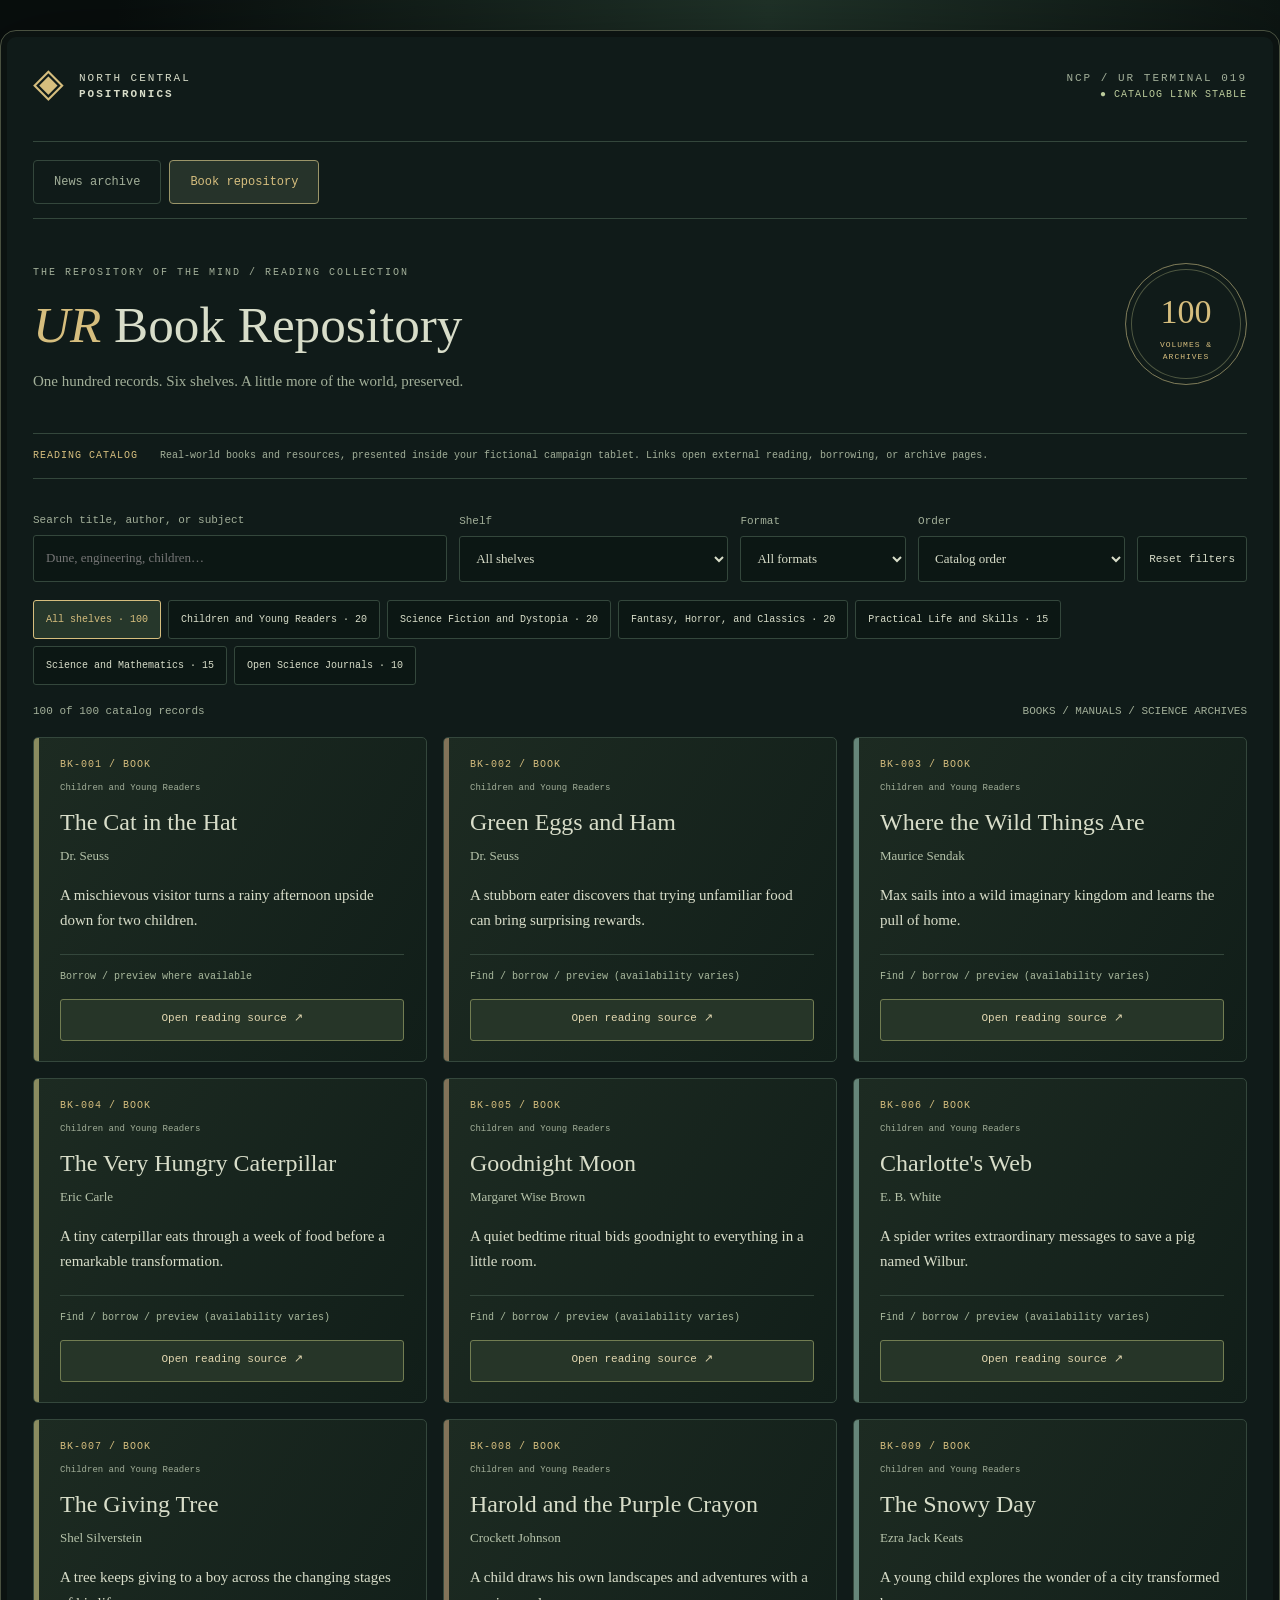
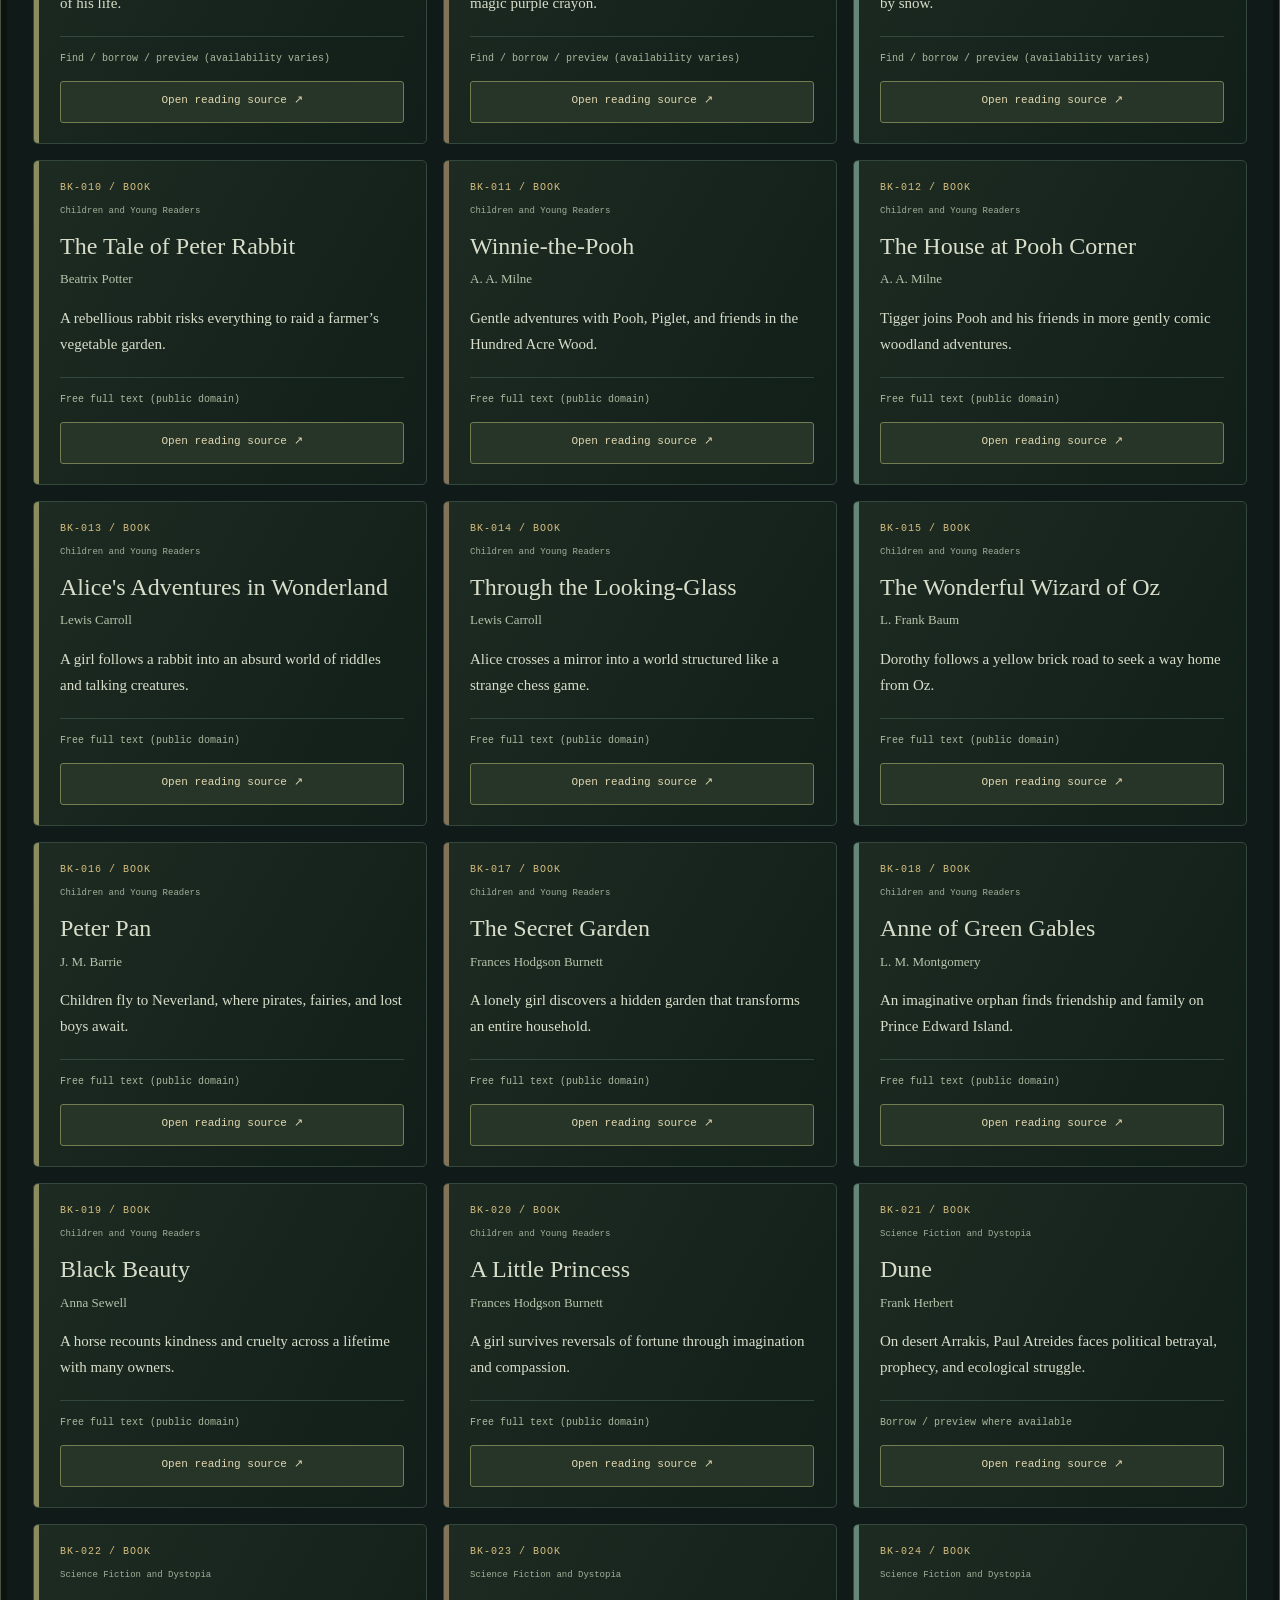
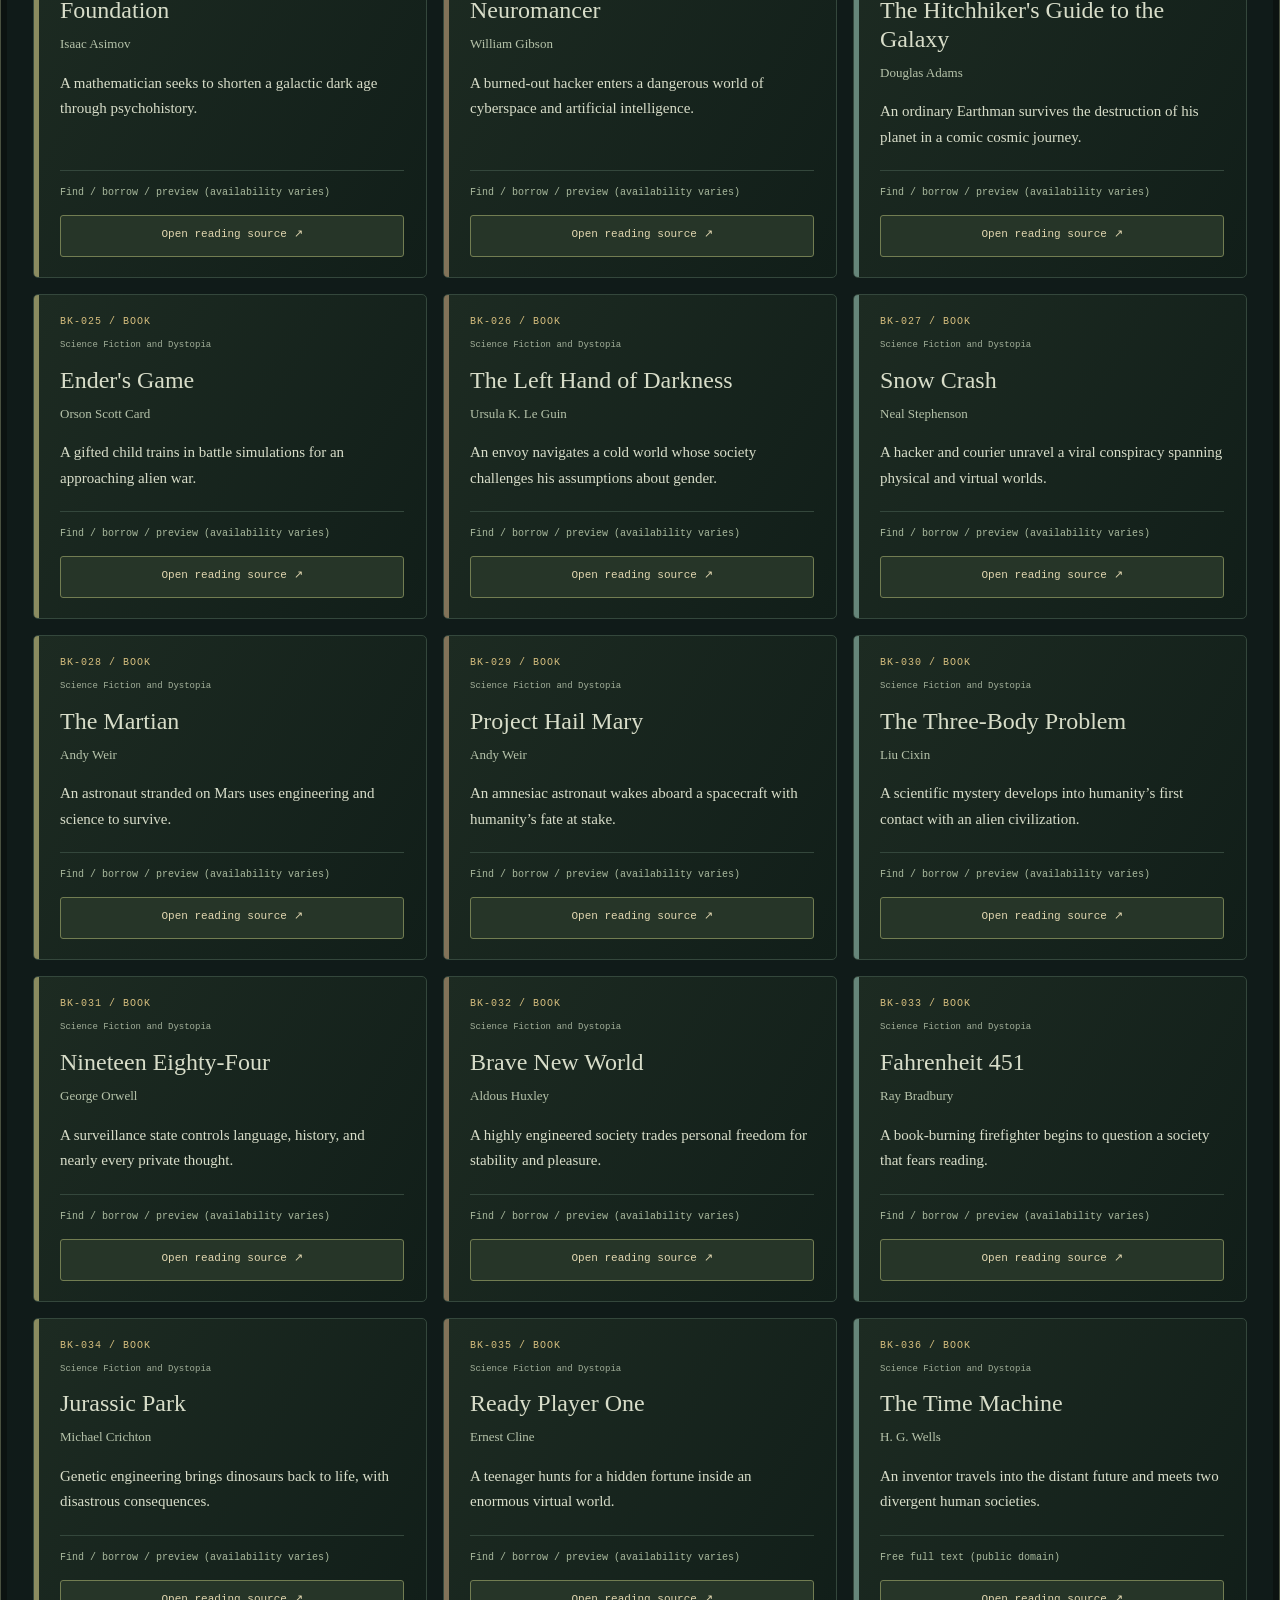
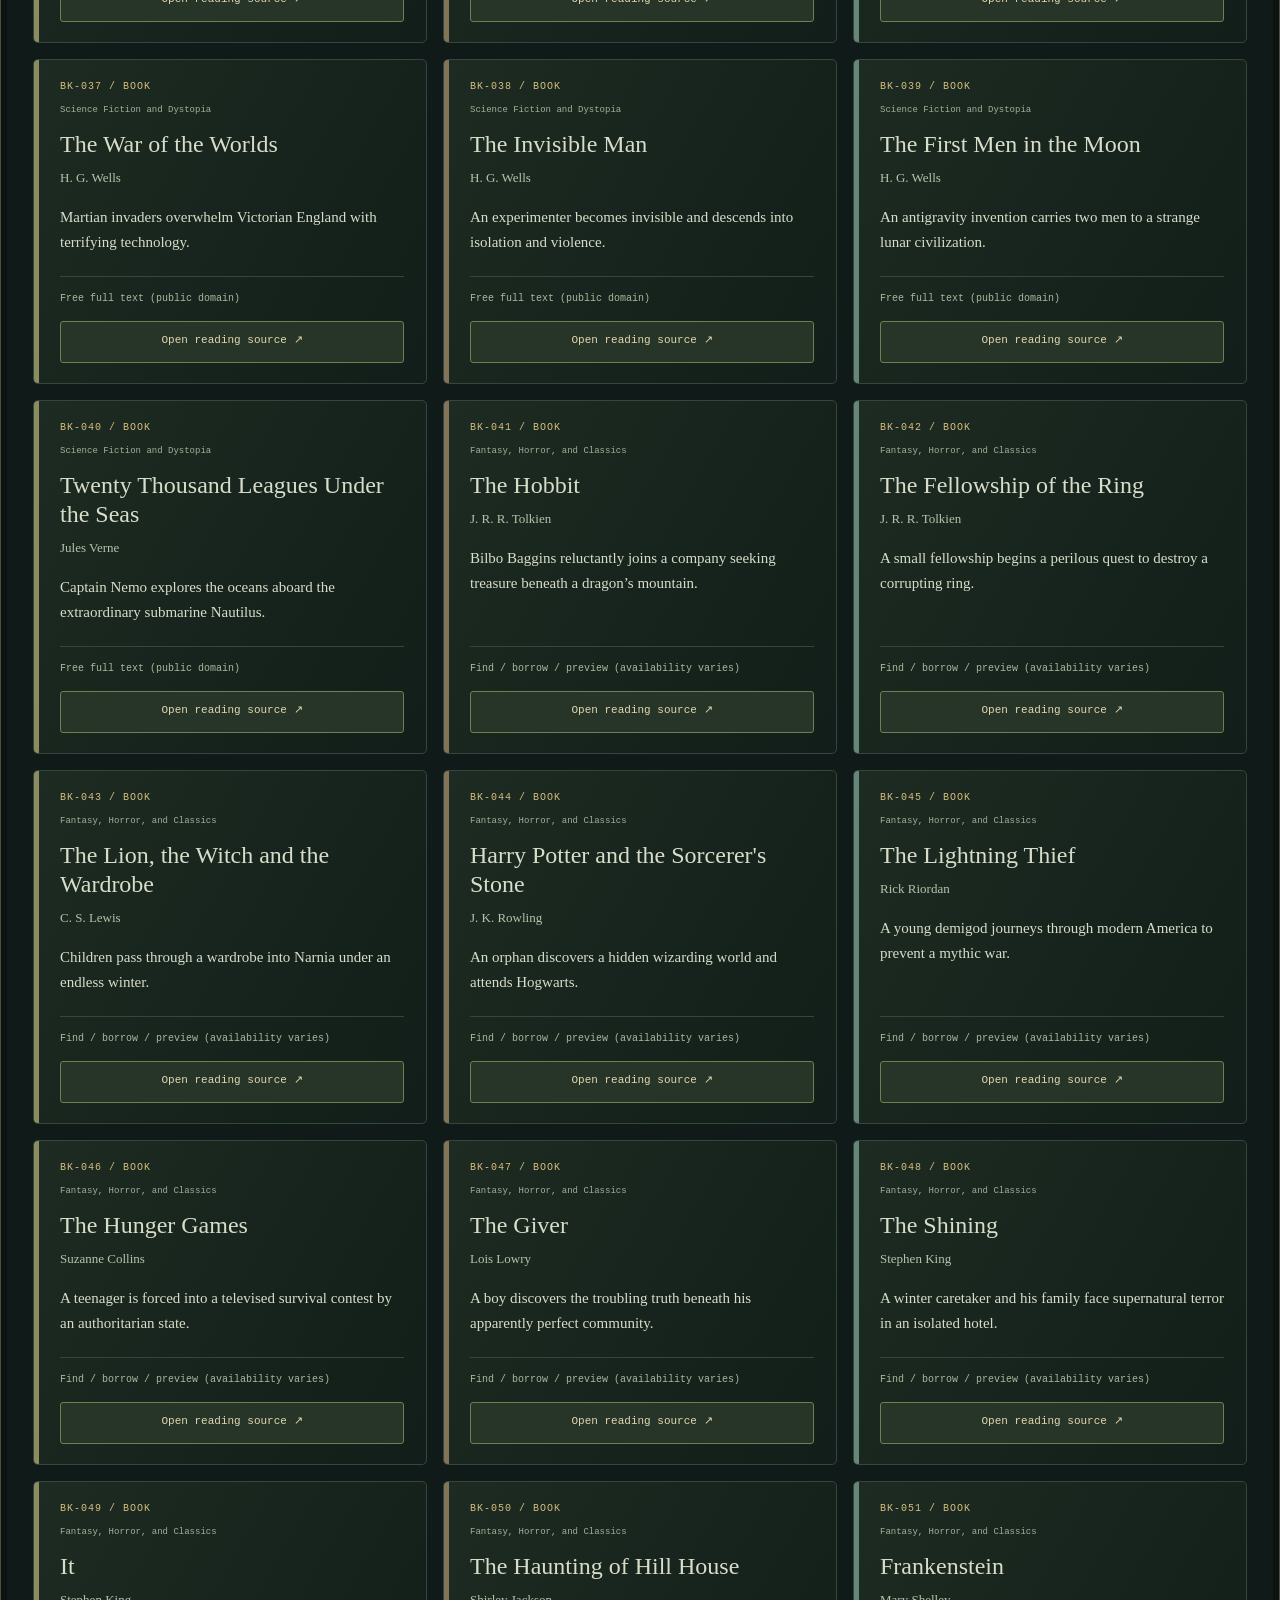
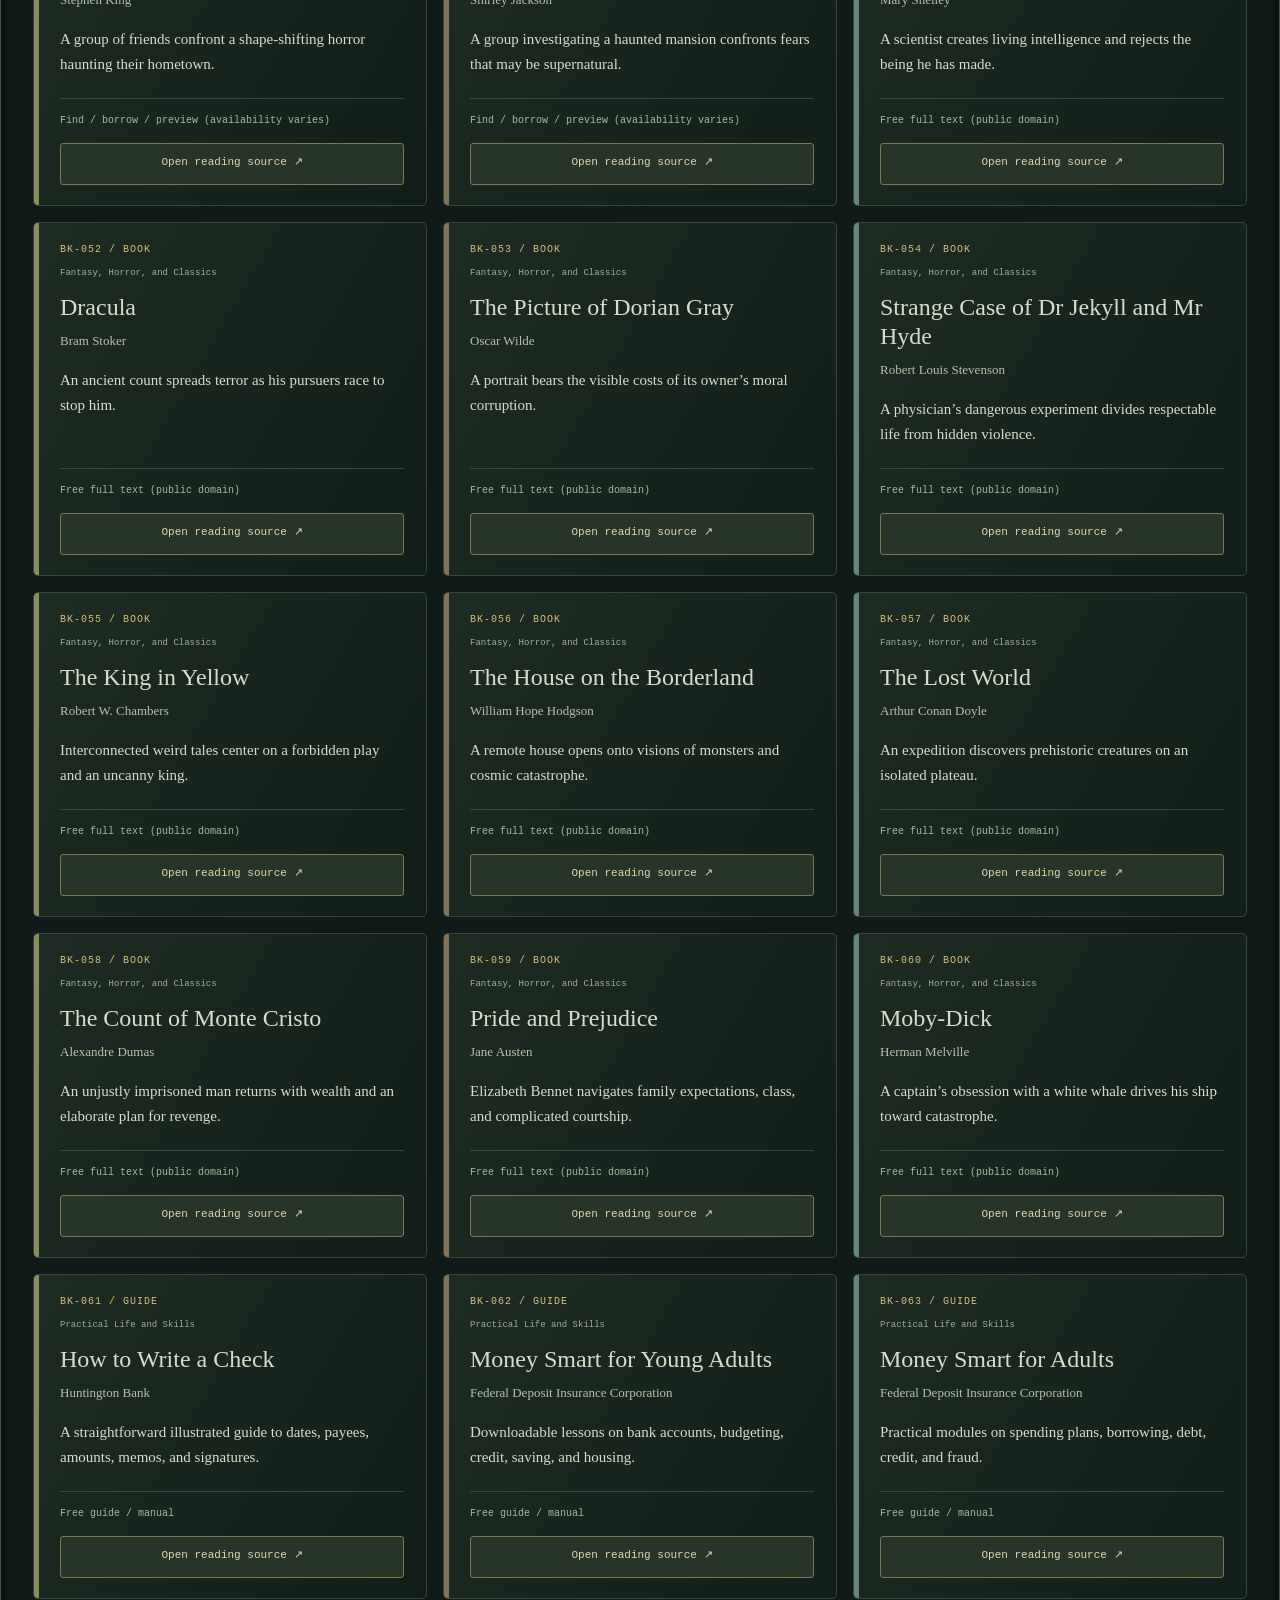
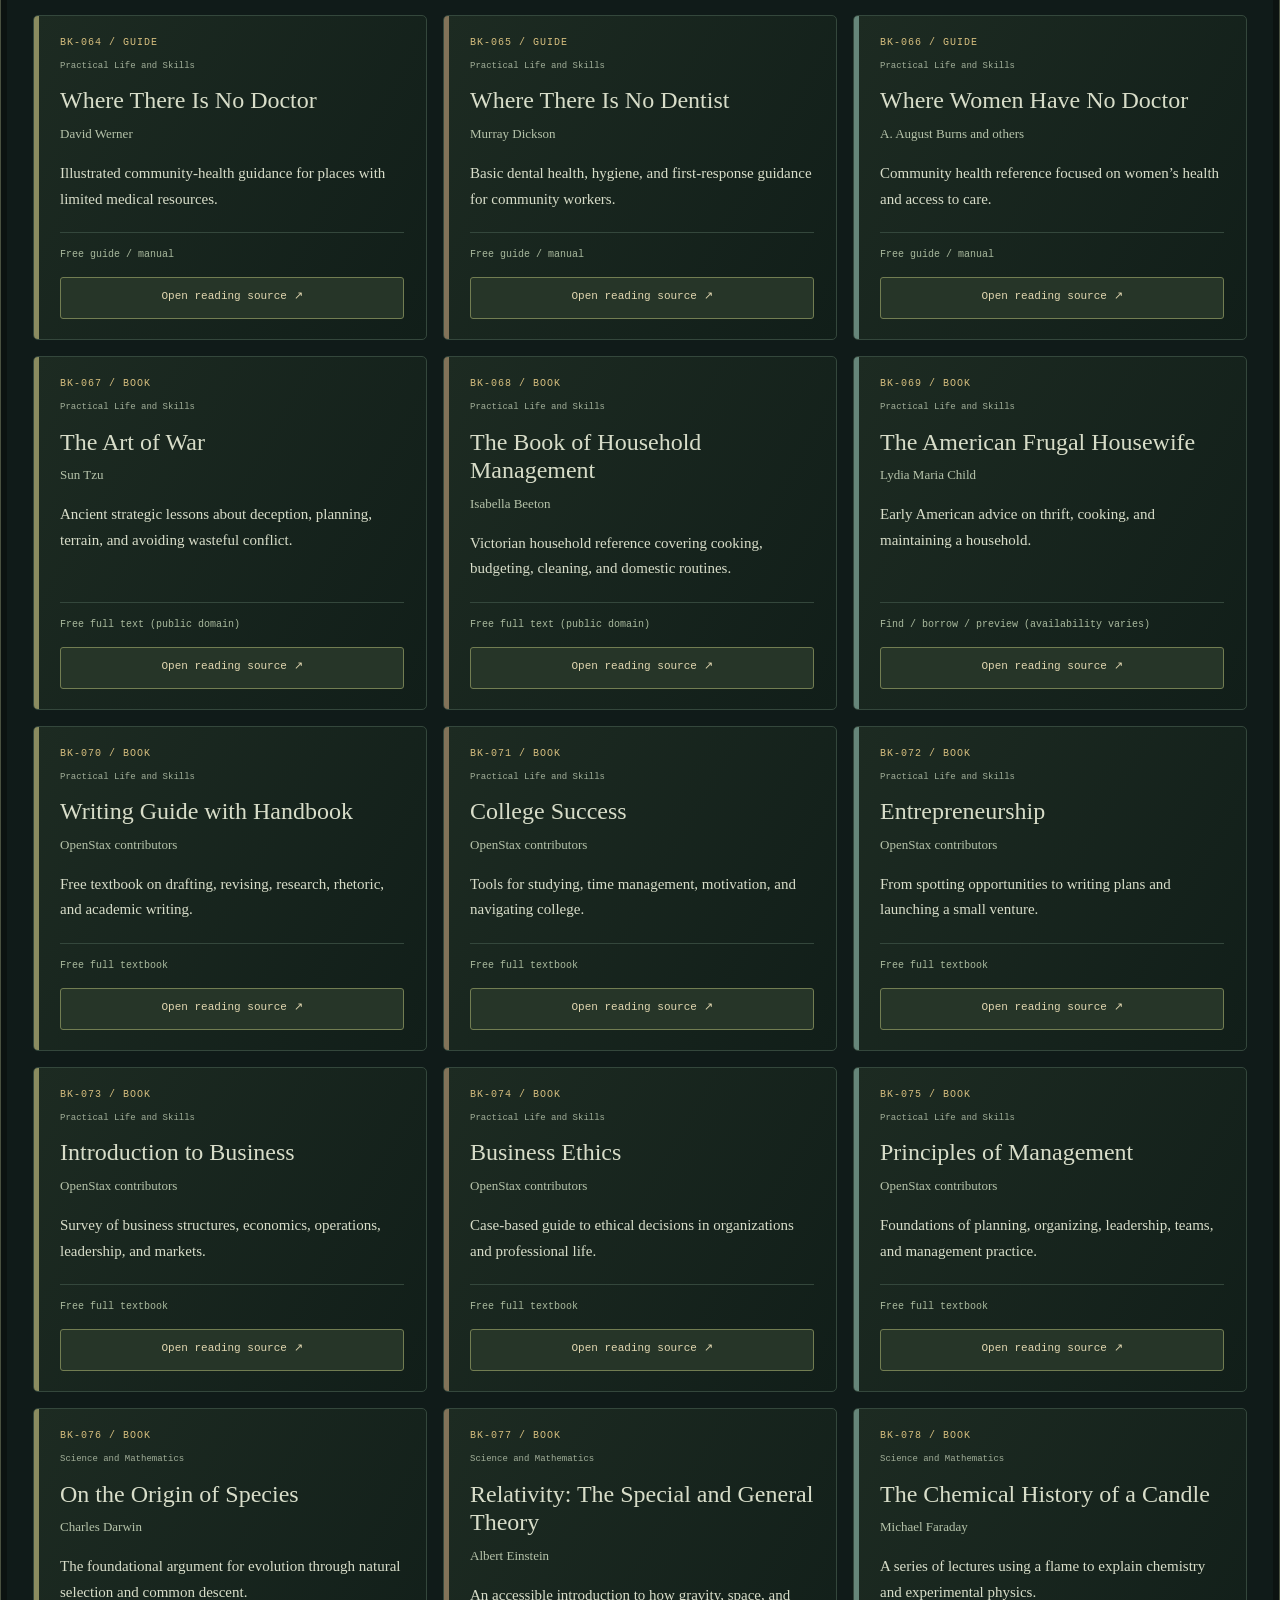
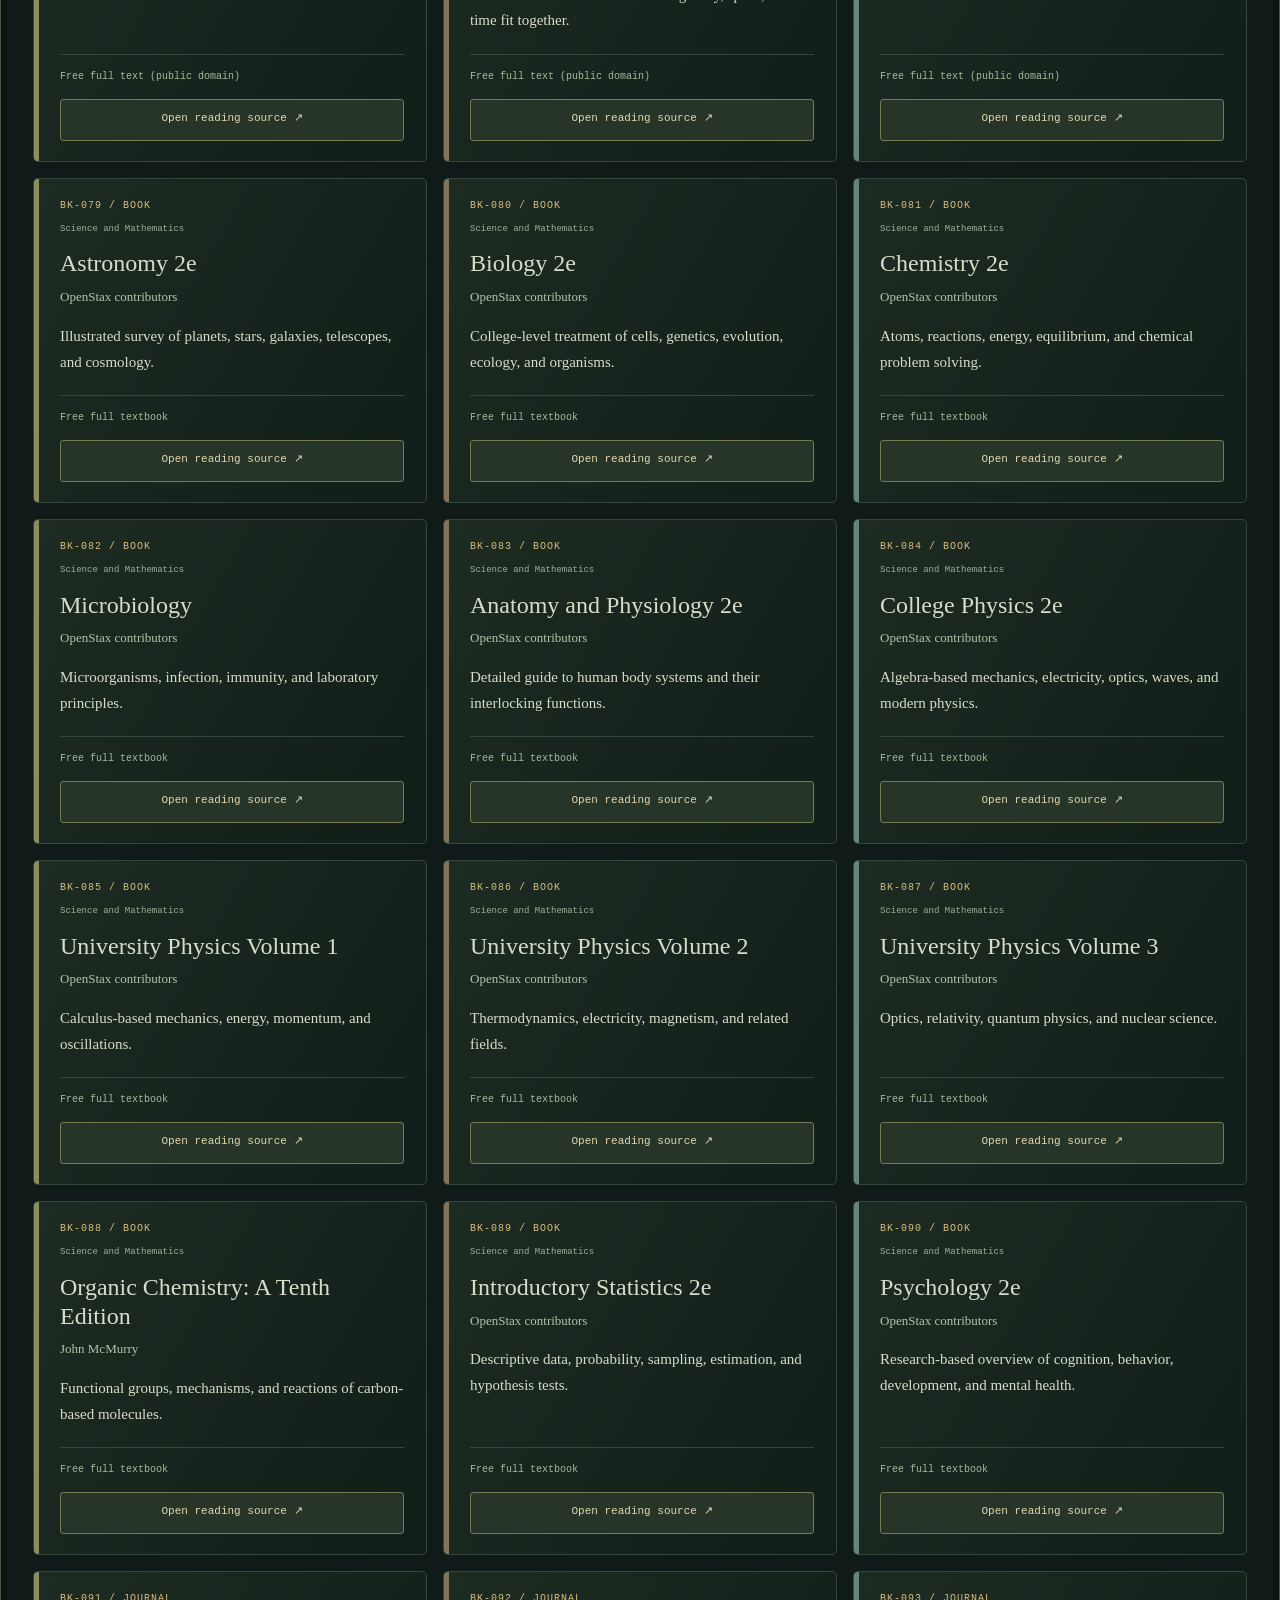
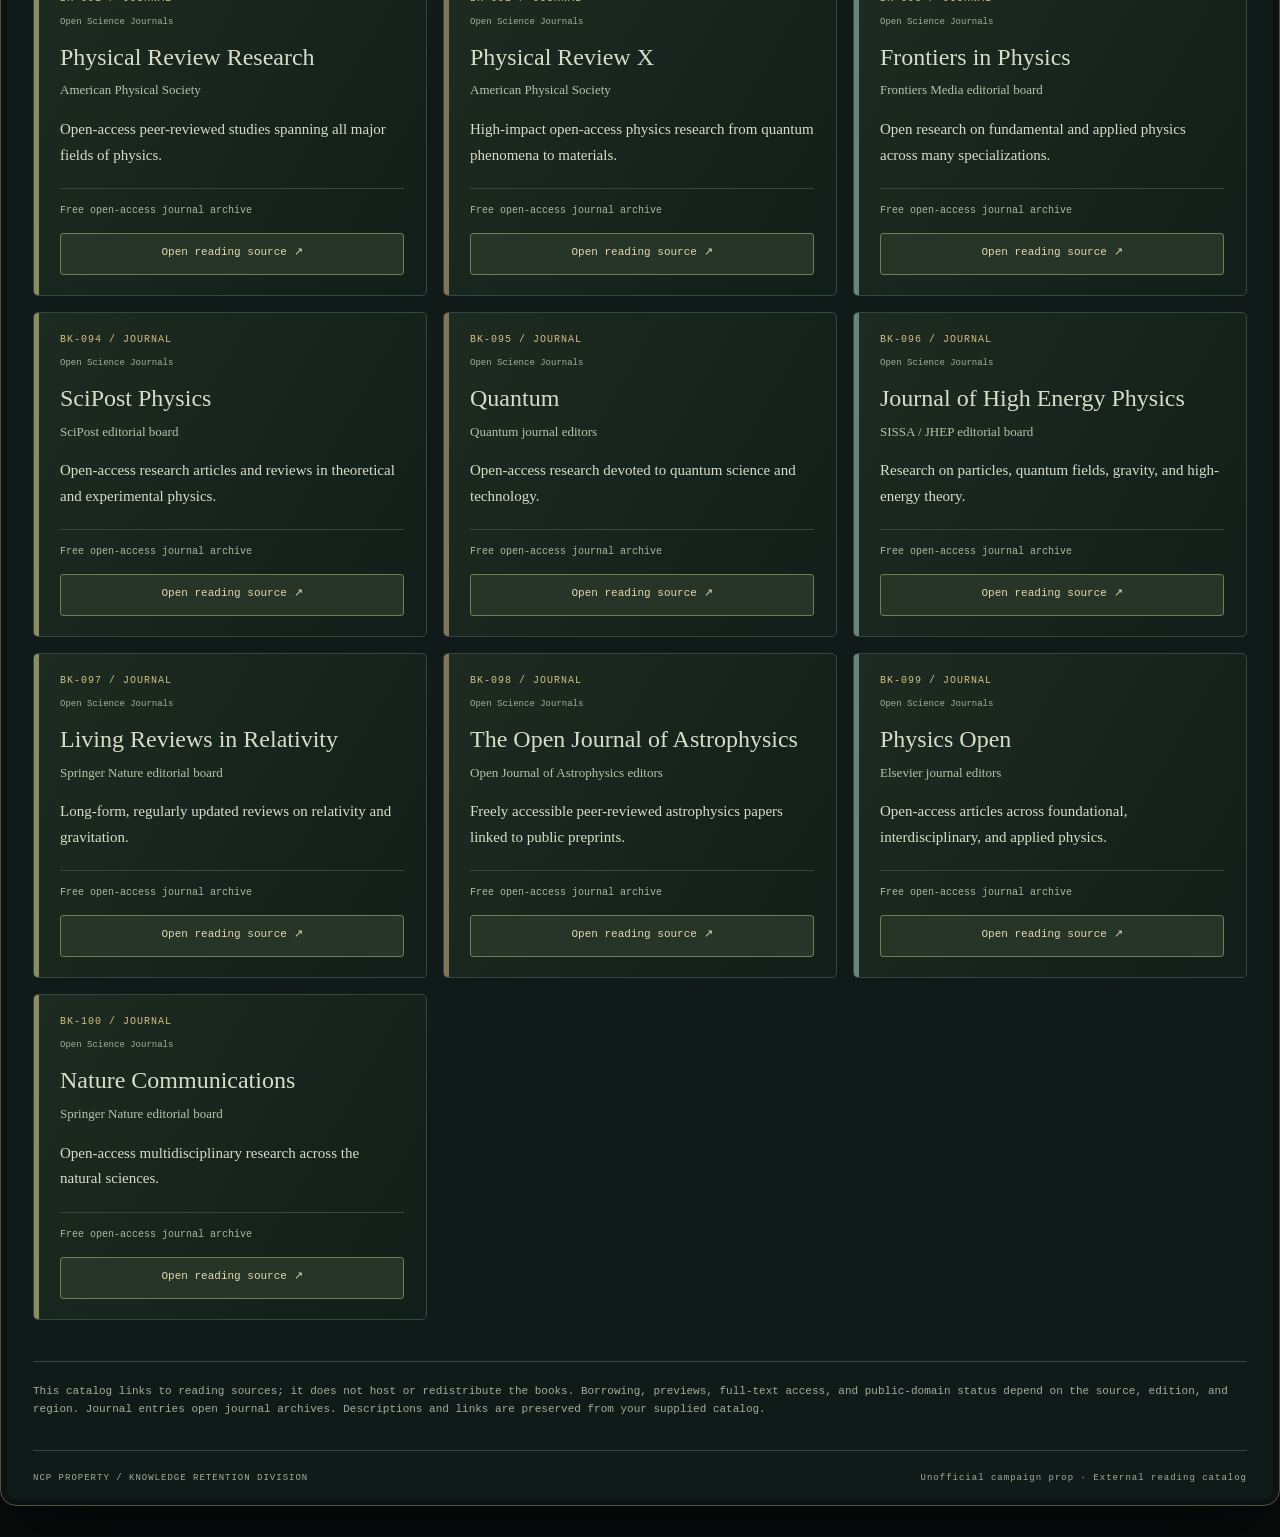
==== books.html @ e1196ec3 "Add searchable 100-record book repository alongside the news archive" ====
<!doctype html><html lang="en"><head><meta charset="utf-8"><meta name="viewport" content="width=device-width,initial-scale=1"><meta name="theme-color" content="#101b19"><meta name="description" content="A 100-record reading catalog in the UR campaign archive, linking to books, guides, textbooks and journals."><title>UR Book Repository | North Central Positronics</title><style>*{box-sizing:border-box} :root{color-scheme:dark;--bg:#101b19;--panel:#15221f;--line:#34473c;--ink:#d8ddc9;--muted:#a2af99;--gold:#d6be7e}body{margin:0;background:#080e0d;color:var(--ink);font:15px/1.6 Georgia,serif;background-image:radial-gradient(ellipse at 60% 0,#203329 0,transparent 60%)}button,input,select{font:inherit}button,a,input,select{-webkit-tap-highlight-color:transparent}button{cursor:pointer}button:disabled{opacity:.35;cursor:default}button,input,select{border:1px solid var(--line);border-radius:3px;background:#0c1714;color:var(--ink);padding:11px}input,select{width:100%;min-width:0}input:focus,select:focus,button:focus-visible,a:focus-visible{outline:2px solid var(--gold);outline-offset:3px}button:hover:not(:disabled){border-color:var(--gold);color:var(--gold)}.tablet{max-width:1440px;margin:30px auto;border:1px solid #4a5140;border-radius:16px;background:var(--bg);box-shadow:0 30px 90px #0009,inset 0 0 0 6px #0c1311;overflow:hidden}header{display:flex;justify-content:space-between;align-items:center;margin:0 32px;padding:25px 0;border-bottom:1px solid var(--line);font:11px/1.5 Consolas,monospace;letter-spacing:2px}.brand{display:flex;align-items:center;gap:13px}.sigil{color:var(--gold);font-size:40px}.hardware{text-align:right;color:var(--muted)}.signal{color:#bbcb9b;font-size:10px;letter-spacing:1px}main{padding:0 32px}.intro{display:flex;justify-content:space-between;gap:20px;align-items:center;padding:36px 0 25px}.eyebrow,.section-label,label,.small,.fiction,footer,.text-button,.record-meta,.article-meta,.reader-controls,.kicker{font-family:Consolas,monospace}.eyebrow{font-size:10px;letter-spacing:2px;color:var(--muted)}h1{font-weight:normal;font-size:clamp(30px,4vw,51px);line-height:1.14;margin:15px 0}h1>span{color:var(--gold);font-style:italic} .sub{color:var(--muted);margin:0}.seal{border:1px solid #7c7957;border-radius:50%;width:122px;height:122px;flex-shrink:0;display:flex;flex-direction:column;align-items:center;justify-content:center;color:var(--gold);font-size:34px;box-shadow:inset 0 0 0 5px var(--bg),inset 0 0 0 6px #4d5640}.seal small{font:8px/1.5 Consolas,monospace;text-align:center;letter-spacing:1px}.fiction{font-size:10px;letter-spacing:1px;color:var(--gold);padding:14px 0;border-top:1px solid var(--line);border-bottom:1px solid var(--line)}.fiction span{letter-spacing:0;color:var(--muted);margin-left:15px}.workspace{display:grid;grid-template-columns:345px minmax(0,1fr)}aside{border-right:1px solid var(--line);padding:23px 23px 30px 0}.section-label{font-size:10px;color:var(--muted);letter-spacing:1px;display:flex;justify-content:space-between;gap:10px;margin-bottom:25px}.section-label span{color:var(--gold)}label{display:block;font-size:10px;color:var(--muted);margin:8px 0 5px}.filters{display:grid;grid-template-columns:1fr 1fr;gap:10px}.filters input,.filters select{font:11px Consolas,monospace;padding:10px 5px;min-height:40px}.text-button{border:0;background:none;padding:12px 0;font-size:11px;color:var(--gold)}.small{font-size:11px;color:var(--muted)}#records{display:grid;gap:7px;max-height:650px;overflow:auto;padding:3px}.record{display:block;text-align:left;width:100%;background:transparent;padding:15px;border-color:transparent;border-bottom-color:var(--line);border-radius:0}.record[aria-current=true]{background:#23332a;border:1px solid #6f7854;box-shadow:inset 3px 0 var(--gold)}.record-meta{display:flex;justify-content:space-between;font-size:9px;color:var(--muted);gap:7px}.record-title{display:block;font-size:16px;line-height:1.35;margin-top:7px}#reader{padding:23px 0 30px 35px;min-height:700px;scroll-margin-top:15px}.kicker{color:var(--gold);font-size:11px;letter-spacing:2px}h2{font-weight:normal;font-size:clamp(25px,3vw,39px);line-height:1.22;margin:18px 0}.article-meta{font-size:10px;color:var(--muted);border-bottom:1px solid var(--line);padding-bottom:20px;letter-spacing:.6px}.body{max-width:70ch;font-size:18px;line-height:1.8;margin-top:28px}.body p{margin:0 0 20px}.body p:first-child:first-letter{font-size:2.5em;float:left;line-height:1;padding:7px 7px 0 0;color:var(--gold)}.reader-controls{display:flex;justify-content:space-between;gap:8px;margin-top:35px;padding-top:22px;border-top:1px solid var(--line);font-size:11px}.empty{padding:65px 0;color:var(--muted);max-width:50ch}footer{border-top:1px solid var(--line);margin:0 32px;padding:20px 0;display:flex;justify-content:space-between;gap:15px;color:var(--muted);font-size:9px;letter-spacing:1px}.skip{position:absolute;left:10px;top:-100px;background:var(--gold);color:#111;padding:10px;z-index:2}.skip:focus{top:10px}
@media(min-width:1500px){.tablet{margin:45px auto}}@media(max-width:800px){.tablet{margin:0;border-radius:0;border:0}header{margin:0 20px;padding:16px 0}.hardware{font-size:9px;letter-spacing:0}.signal{font-size:8px}main{padding:0 20px}.intro{padding:25px 0}.seal{display:none}.fiction span{display:block;margin:6px 0 0}.workspace{display:block}aside{border-right:0;border-bottom:1px solid var(--line);padding:20px 0}#records{max-height:260px;grid-template-columns:1fr 1fr}.record{padding:12px}.record-meta{flex-wrap:wrap}.record-title{font-size:14px}#reader{padding:25px 0;min-height:400px}.body{font-size:18px}.section-label{margin-bottom:16px}footer{margin:0 20px;flex-direction:column}.reader-controls{flex-wrap:wrap}.reader-controls button{flex:1;white-space:nowrap}}@media(max-width:360px){header{letter-spacing:0}.brand{gap:6px}#records{grid-template-columns:1fr}}@media print{body,.tablet{background:white;color:black;box-shadow:none;border:0}header,.intro,.fiction,aside,.reader-controls,footer,#notice,.section-label{display:none}.workspace{display:block}#reader{padding:0}.body,.article-meta,.kicker{color:black}}

.browse-tabs{display:flex;gap:4px;border-bottom:1px solid var(--line);padding-bottom:8px}.browse-tabs button{flex:1;font:10px/1.4 Consolas,monospace;padding:10px 5px;min-height:44px}.browse-tabs [aria-selected=true]{color:var(--gold);border-color:var(--gold);background:#26382b}#browse-panel .small{margin:10px 0}.group-list{display:grid;gap:5px;max-height:185px;overflow:auto;padding:3px;margin-bottom:15px}.group-button{text-align:left;font:10px/1.5 Consolas,monospace;padding:10px;min-height:40px;overflow-wrap:anywhere}.group-button[aria-pressed=true]{border-color:var(--gold);color:var(--gold);background:#23332a}@media(max-width:800px){.group-list{max-height:160px;grid-template-columns:1fr 1fr}}@media(max-width:360px){.group-list{grid-template-columns:1fr}}

.archive-nav{display:flex;gap:8px;margin:18px 32px 0;border-bottom:1px solid var(--line);padding-bottom:14px}.archive-nav a{display:inline-flex;gap:8px;align-items:center;min-height:44px;text-decoration:none;font:12px Consolas,monospace;padding:10px 20px;border:1px solid var(--line);border-radius:4px;color:var(--muted)}.archive-nav a:hover,.archive-nav a[aria-current=page]{color:var(--gold);border-color:#9b9569;background:#26332a}.catalog-intro{padding-bottom:30px}.catalog-intro h1{font-size:clamp(34px,4vw,52px)}.catalog-intro .sub{max-width:65ch}.catalog-controls{display:grid;grid-template-columns:minmax(200px,2fr) minmax(140px,1.3fr) minmax(100px,.8fr) minmax(120px,1fr) auto;gap:12px;align-items:end;margin:25px 0 18px}.catalog-controls label{font-size:11px}.catalog-controls input,.catalog-controls select{font-size:13px;padding:12px;min-height:46px}.catalog-controls button{min-height:46px;font:11px Consolas,monospace}.shelf-row{display:flex;flex-wrap:wrap;gap:7px;margin:14px 0 20px}.shelf-button{font:10px/1.5 Consolas,monospace;padding:9px 12px;min-height:39px;text-align:left}.shelf-button[aria-pressed=true]{border-color:var(--gold);background:#26372b;color:var(--gold)}.catalog-totals{display:flex;justify-content:space-between;gap:15px;margin:20px 0;color:var(--muted);font:11px Consolas,monospace}.book-grid{display:grid;grid-template-columns:repeat(3,minmax(0,1fr));gap:16px;padding-bottom:30px}.book-card{position:relative;display:flex;flex-direction:column;min-width:0;border:1px solid var(--line);border-radius:5px;padding:21px 22px 20px 26px;background:linear-gradient(120deg,#1d2b22,#111e19);overflow:hidden;scroll-margin-top:20px}.book-card:before{content:"";position:absolute;top:0;bottom:0;left:0;width:5px;background:#8b8c60}.book-card:nth-child(3n+2):before{background:#827359}.book-card:nth-child(3n):before{background:#66867a}.book-card:target{outline:2px solid var(--gold);outline-offset:2px}.book-id{font:10px Consolas,monospace;color:var(--gold);letter-spacing:1px;margin:0 0 12px}.book-shelf{font:9px/1.5 Consolas,monospace;color:var(--muted);margin:0}.book-card h2{font-size:24px;line-height:1.2;margin:13px 0 9px;overflow-wrap:anywhere}.book-author{font-size:13px;color:#b6c3aa;margin:0 0 16px}.book-blurb{font-size:15px;line-height:1.7;flex:1;margin:0 0 20px}.book-access{font:10px/1.6 Consolas,monospace;color:#a9b99d;padding-top:14px;border-top:1px solid var(--line);margin:0 0 14px}.book-link{display:block;text-align:center;border:1px solid #727d52;background:#263528;color:#e2d7b0;padding:10px 8px;border-radius:3px;text-decoration:none;font:11px/1.5 Consolas,monospace;min-height:42px}.book-link:hover{background:#34432c;border-color:var(--gold)}.catalog-empty{grid-column:1/-1;min-height:250px;padding:40px 0;color:var(--muted)}.catalog-note{border-top:1px solid var(--line);padding:20px 0;font:11px/1.7 Consolas,monospace;color:var(--muted)}@media(max-width:1050px){.catalog-controls{grid-template-columns:1fr 1fr}.catalog-controls>div:first-child{grid-column:1/-1}.book-grid{grid-template-columns:repeat(2,minmax(0,1fr))}}@media(max-width:600px){.archive-nav{margin:15px 20px 0}.book-grid{grid-template-columns:1fr;gap:13px}.catalog-controls{gap:10px}.catalog-controls input,.catalog-controls select{font-size:12px}.catalog-totals{flex-direction:column;gap:8px}.book-card{padding:20px 20px 20px 25px}.book-card h2{font-size:25px}.shelf-button{font-size:10px}.catalog-intro{padding-top:20px}}
</style></head><body><a class="skip" href="#book-search">Skip to catalog search</a><div class="tablet"><header><div class="brand"><span class="sigil" aria-hidden="true">◈</span><div>NORTH CENTRAL<br><b>POSITRONICS</b></div></div><div class="hardware">NCP / UR TERMINAL 019<br><span class="signal">● CATALOG LINK STABLE</span></div></header><nav class="archive-nav" aria-label="Archive sections"><a href="./">News archive</a><a href="books.html" aria-current="page">Book repository</a></nav><main><section class="intro catalog-intro"><div><p class="eyebrow">THE REPOSITORY OF THE MIND / READING COLLECTION</p><h1><span>UR</span> Book Repository</h1><p class="sub">One hundred records. Six shelves. A little more of the world, preserved.</p></div><div class="seal" aria-hidden="true">100<small>VOLUMES &amp;<br>ARCHIVES</small></div></section><p class="fiction">READING CATALOG <span>Real-world books and resources, presented inside your fictional campaign tablet. Links open external reading, borrowing, or archive pages.</span></p><section aria-label="Catalog filters" class="catalog-controls"><div><label for="book-search">Search title, author, or subject</label><input id="book-search" type="search" placeholder="Dune, engineering, children…" autocomplete="off"></div><div><label for="shelf">Shelf</label><select id="shelf"><option value="">All shelves</option></select></div><div><label for="format">Format</label><select id="format"><option value="">All formats</option><option>Book</option><option>Guide</option><option>Journal</option></select></div><div><label for="book-sort">Order</label><select id="book-sort"><option value="catalog">Catalog order</option><option value="title">Title A–Z</option><option value="author">Author A–Z</option></select></div><button id="book-reset">Reset filters</button></section><nav id="shelves" class="shelf-row" aria-label="Book shelves"></nav><div class="catalog-totals"><span id="book-count" role="status"></span><span>BOOKS / MANUALS / SCIENCE ARCHIVES</span></div><section id="book-grid" class="book-grid" aria-label="Catalog records"></section><p class="catalog-note">This catalog links to reading sources; it does not host or redistribute the books. Borrowing, previews, full-text access, and public-domain status depend on the source, edition, and region. Journal entries open journal archives. Descriptions and links are preserved from your supplied catalog.</p></main><footer><span>NCP PROPERTY / KNOWLEDGE RETENTION DIVISION</span><span>Unofficial campaign prop · External reading catalog</span></footer></div><noscript>Enable JavaScript to browse the book catalog.</noscript><script>'use strict';
const BOOKS=[{"id":"BK-001","category":"Children and Young Readers","title":"The Cat in the Hat","author":"Dr. Seuss","blurb":"A mischievous visitor turns a rainy afternoon upside down for two children.","read_url":"https://openlibrary.org/works/OL1898309W/The_Cat_in_the_Hat","access":"Borrow / preview where available","format":"Book"},{"id":"BK-002","category":"Children and Young Readers","title":"Green Eggs and Ham","author":"Dr. Seuss","blurb":"A stubborn eater discovers that trying unfamiliar food can bring surprising rewards.","read_url":"https://openlibrary.org/search?title=Green+Eggs+and+Ham&author=Dr.+Seuss","access":"Find / borrow / preview (availability varies)","format":"Book"},{"id":"BK-003","category":"Children and Young Readers","title":"Where the Wild Things Are","author":"Maurice Sendak","blurb":"Max sails into a wild imaginary kingdom and learns the pull of home.","read_url":"https://openlibrary.org/search?title=Where+the+Wild+Things+Are&author=Maurice+Sendak","access":"Find / borrow / preview (availability varies)","format":"Book"},{"id":"BK-004","category":"Children and Young Readers","title":"The Very Hungry Caterpillar","author":"Eric Carle","blurb":"A tiny caterpillar eats through a week of food before a remarkable transformation.","read_url":"https://openlibrary.org/search?title=The+Very+Hungry+Caterpillar&author=Eric+Carle","access":"Find / borrow / preview (availability varies)","format":"Book"},{"id":"BK-005","category":"Children and Young Readers","title":"Goodnight Moon","author":"Margaret Wise Brown","blurb":"A quiet bedtime ritual bids goodnight to everything in a little room.","read_url":"https://openlibrary.org/search?title=Goodnight+Moon&author=Margaret+Wise+Brown","access":"Find / borrow / preview (availability varies)","format":"Book"},{"id":"BK-006","category":"Children and Young Readers","title":"Charlotte's Web","author":"E. B. White","blurb":"A spider writes extraordinary messages to save a pig named Wilbur.","read_url":"https://openlibrary.org/search?title=Charlotte%27s+Web&author=E.+B.+White","access":"Find / borrow / preview (availability varies)","format":"Book"},{"id":"BK-007","category":"Children and Young Readers","title":"The Giving Tree","author":"Shel Silverstein","blurb":"A tree keeps giving to a boy across the changing stages of his life.","read_url":"https://openlibrary.org/search?title=The+Giving+Tree&author=Shel+Silverstein","access":"Find / borrow / preview (availability varies)","format":"Book"},{"id":"BK-008","category":"Children and Young Readers","title":"Harold and the Purple Crayon","author":"Crockett Johnson","blurb":"A child draws his own landscapes and adventures with a magic purple crayon.","read_url":"https://openlibrary.org/search?title=Harold+and+the+Purple+Crayon&author=Crockett+Johnson","access":"Find / borrow / preview (availability varies)","format":"Book"},{"id":"BK-009","category":"Children and Young Readers","title":"The Snowy Day","author":"Ezra Jack Keats","blurb":"A young child explores the wonder of a city transformed by snow.","read_url":"https://openlibrary.org/search?title=The+Snowy+Day&author=Ezra+Jack+Keats","access":"Find / borrow / preview (availability varies)","format":"Book"},{"id":"BK-010","category":"Children and Young Readers","title":"The Tale of Peter Rabbit","author":"Beatrix Potter","blurb":"A rebellious rabbit risks everything to raid a farmer’s vegetable garden.","read_url":"https://www.gutenberg.org/ebooks/14838","access":"Free full text (public domain)","format":"Book"},{"id":"BK-011","category":"Children and Young Readers","title":"Winnie-the-Pooh","author":"A. A. Milne","blurb":"Gentle adventures with Pooh, Piglet, and friends in the Hundred Acre Wood.","read_url":"https://www.gutenberg.org/ebooks/67098","access":"Free full text (public domain)","format":"Book"},{"id":"BK-012","category":"Children and Young Readers","title":"The House at Pooh Corner","author":"A. A. Milne","blurb":"Tigger joins Pooh and his friends in more gently comic woodland adventures.","read_url":"https://www.gutenberg.org/ebooks/73011","access":"Free full text (public domain)","format":"Book"},{"id":"BK-013","category":"Children and Young Readers","title":"Alice's Adventures in Wonderland","author":"Lewis Carroll","blurb":"A girl follows a rabbit into an absurd world of riddles and talking creatures.","read_url":"https://www.gutenberg.org/ebooks/11","access":"Free full text (public domain)","format":"Book"},{"id":"BK-014","category":"Children and Young Readers","title":"Through the Looking-Glass","author":"Lewis Carroll","blurb":"Alice crosses a mirror into a world structured like a strange chess game.","read_url":"https://www.gutenberg.org/ebooks/12","access":"Free full text (public domain)","format":"Book"},{"id":"BK-015","category":"Children and Young Readers","title":"The Wonderful Wizard of Oz","author":"L. Frank Baum","blurb":"Dorothy follows a yellow brick road to seek a way home from Oz.","read_url":"https://www.gutenberg.org/ebooks/55","access":"Free full text (public domain)","format":"Book"},{"id":"BK-016","category":"Children and Young Readers","title":"Peter Pan","author":"J. M. Barrie","blurb":"Children fly to Neverland, where pirates, fairies, and lost boys await.","read_url":"https://www.gutenberg.org/ebooks/16","access":"Free full text (public domain)","format":"Book"},{"id":"BK-017","category":"Children and Young Readers","title":"The Secret Garden","author":"Frances Hodgson Burnett","blurb":"A lonely girl discovers a hidden garden that transforms an entire household.","read_url":"https://www.gutenberg.org/ebooks/17396","access":"Free full text (public domain)","format":"Book"},{"id":"BK-018","category":"Children and Young Readers","title":"Anne of Green Gables","author":"L. M. Montgomery","blurb":"An imaginative orphan finds friendship and family on Prince Edward Island.","read_url":"https://www.gutenberg.org/ebooks/45","access":"Free full text (public domain)","format":"Book"},{"id":"BK-019","category":"Children and Young Readers","title":"Black Beauty","author":"Anna Sewell","blurb":"A horse recounts kindness and cruelty across a lifetime with many owners.","read_url":"https://www.gutenberg.org/ebooks/271","access":"Free full text (public domain)","format":"Book"},{"id":"BK-020","category":"Children and Young Readers","title":"A Little Princess","author":"Frances Hodgson Burnett","blurb":"A girl survives reversals of fortune through imagination and compassion.","read_url":"https://www.gutenberg.org/ebooks/146","access":"Free full text (public domain)","format":"Book"},{"id":"BK-021","category":"Science Fiction and Dystopia","title":"Dune","author":"Frank Herbert","blurb":"On desert Arrakis, Paul Atreides faces political betrayal, prophecy, and ecological struggle.","read_url":"https://openlibrary.org/works/OL893414W/Dune","access":"Borrow / preview where available","format":"Book"},{"id":"BK-022","category":"Science Fiction and Dystopia","title":"Foundation","author":"Isaac Asimov","blurb":"A mathematician seeks to shorten a galactic dark age through psychohistory.","read_url":"https://openlibrary.org/search?title=Foundation&author=Isaac+Asimov","access":"Find / borrow / preview (availability varies)","format":"Book"},{"id":"BK-023","category":"Science Fiction and Dystopia","title":"Neuromancer","author":"William Gibson","blurb":"A burned-out hacker enters a dangerous world of cyberspace and artificial intelligence.","read_url":"https://openlibrary.org/search?title=Neuromancer&author=William+Gibson","access":"Find / borrow / preview (availability varies)","format":"Book"},{"id":"BK-024","category":"Science Fiction and Dystopia","title":"The Hitchhiker's Guide to the Galaxy","author":"Douglas Adams","blurb":"An ordinary Earthman survives the destruction of his planet in a comic cosmic journey.","read_url":"https://openlibrary.org/search?title=The+Hitchhiker%27s+Guide+to+the+Galaxy&author=Douglas+Adams","access":"Find / borrow / preview (availability varies)","format":"Book"},{"id":"BK-025","category":"Science Fiction and Dystopia","title":"Ender's Game","author":"Orson Scott Card","blurb":"A gifted child trains in battle simulations for an approaching alien war.","read_url":"https://openlibrary.org/search?title=Ender%27s+Game&author=Orson+Scott+Card","access":"Find / borrow / preview (availability varies)","format":"Book"},{"id":"BK-026","category":"Science Fiction and Dystopia","title":"The Left Hand of Darkness","author":"Ursula K. Le Guin","blurb":"An envoy navigates a cold world whose society challenges his assumptions about gender.","read_url":"https://openlibrary.org/search?title=The+Left+Hand+of+Darkness&author=Ursula+K.+Le+Guin","access":"Find / borrow / preview (availability varies)","format":"Book"},{"id":"BK-027","category":"Science Fiction and Dystopia","title":"Snow Crash","author":"Neal Stephenson","blurb":"A hacker and courier unravel a viral conspiracy spanning physical and virtual worlds.","read_url":"https://openlibrary.org/search?title=Snow+Crash&author=Neal+Stephenson","access":"Find / borrow / preview (availability varies)","format":"Book"},{"id":"BK-028","category":"Science Fiction and Dystopia","title":"The Martian","author":"Andy Weir","blurb":"An astronaut stranded on Mars uses engineering and science to survive.","read_url":"https://openlibrary.org/search?title=The+Martian&author=Andy+Weir","access":"Find / borrow / preview (availability varies)","format":"Book"},{"id":"BK-029","category":"Science Fiction and Dystopia","title":"Project Hail Mary","author":"Andy Weir","blurb":"An amnesiac astronaut wakes aboard a spacecraft with humanity’s fate at stake.","read_url":"https://openlibrary.org/search?title=Project+Hail+Mary&author=Andy+Weir","access":"Find / borrow / preview (availability varies)","format":"Book"},{"id":"BK-030","category":"Science Fiction and Dystopia","title":"The Three-Body Problem","author":"Liu Cixin","blurb":"A scientific mystery develops into humanity’s first contact with an alien civilization.","read_url":"https://openlibrary.org/search?title=The+Three-Body+Problem&author=Liu+Cixin","access":"Find / borrow / preview (availability varies)","format":"Book"},{"id":"BK-031","category":"Science Fiction and Dystopia","title":"Nineteen Eighty-Four","author":"George Orwell","blurb":"A surveillance state controls language, history, and nearly every private thought.","read_url":"https://openlibrary.org/search?title=Nineteen+Eighty-Four&author=George+Orwell","access":"Find / borrow / preview (availability varies)","format":"Book"},{"id":"BK-032","category":"Science Fiction and Dystopia","title":"Brave New World","author":"Aldous Huxley","blurb":"A highly engineered society trades personal freedom for stability and pleasure.","read_url":"https://openlibrary.org/search?title=Brave+New+World&author=Aldous+Huxley","access":"Find / borrow / preview (availability varies)","format":"Book"},{"id":"BK-033","category":"Science Fiction and Dystopia","title":"Fahrenheit 451","author":"Ray Bradbury","blurb":"A book-burning firefighter begins to question a society that fears reading.","read_url":"https://openlibrary.org/search?title=Fahrenheit+451&author=Ray+Bradbury","access":"Find / borrow / preview (availability varies)","format":"Book"},{"id":"BK-034","category":"Science Fiction and Dystopia","title":"Jurassic Park","author":"Michael Crichton","blurb":"Genetic engineering brings dinosaurs back to life, with disastrous consequences.","read_url":"https://openlibrary.org/search?title=Jurassic+Park&author=Michael+Crichton","access":"Find / borrow / preview (availability varies)","format":"Book"},{"id":"BK-035","category":"Science Fiction and Dystopia","title":"Ready Player One","author":"Ernest Cline","blurb":"A teenager hunts for a hidden fortune inside an enormous virtual world.","read_url":"https://openlibrary.org/search?title=Ready+Player+One&author=Ernest+Cline","access":"Find / borrow / preview (availability varies)","format":"Book"},{"id":"BK-036","category":"Science Fiction and Dystopia","title":"The Time Machine","author":"H. G. Wells","blurb":"An inventor travels into the distant future and meets two divergent human societies.","read_url":"https://www.gutenberg.org/ebooks/35","access":"Free full text (public domain)","format":"Book"},{"id":"BK-037","category":"Science Fiction and Dystopia","title":"The War of the Worlds","author":"H. G. Wells","blurb":"Martian invaders overwhelm Victorian England with terrifying technology.","read_url":"https://www.gutenberg.org/ebooks/36","access":"Free full text (public domain)","format":"Book"},{"id":"BK-038","category":"Science Fiction and Dystopia","title":"The Invisible Man","author":"H. G. Wells","blurb":"An experimenter becomes invisible and descends into isolation and violence.","read_url":"https://www.gutenberg.org/ebooks/5230","access":"Free full text (public domain)","format":"Book"},{"id":"BK-039","category":"Science Fiction and Dystopia","title":"The First Men in the Moon","author":"H. G. Wells","blurb":"An antigravity invention carries two men to a strange lunar civilization.","read_url":"https://www.gutenberg.org/ebooks/1013","access":"Free full text (public domain)","format":"Book"},{"id":"BK-040","category":"Science Fiction and Dystopia","title":"Twenty Thousand Leagues Under the Seas","author":"Jules Verne","blurb":"Captain Nemo explores the oceans aboard the extraordinary submarine Nautilus.","read_url":"https://www.gutenberg.org/ebooks/164","access":"Free full text (public domain)","format":"Book"},{"id":"BK-041","category":"Fantasy, Horror, and Classics","title":"The Hobbit","author":"J. R. R. Tolkien","blurb":"Bilbo Baggins reluctantly joins a company seeking treasure beneath a dragon’s mountain.","read_url":"https://openlibrary.org/search?title=The+Hobbit&author=J.+R.+R.+Tolkien","access":"Find / borrow / preview (availability varies)","format":"Book"},{"id":"BK-042","category":"Fantasy, Horror, and Classics","title":"The Fellowship of the Ring","author":"J. R. R. Tolkien","blurb":"A small fellowship begins a perilous quest to destroy a corrupting ring.","read_url":"https://openlibrary.org/search?title=The+Fellowship+of+the+Ring&author=J.+R.+R.+Tolkien","access":"Find / borrow / preview (availability varies)","format":"Book"},{"id":"BK-043","category":"Fantasy, Horror, and Classics","title":"The Lion, the Witch and the Wardrobe","author":"C. S. Lewis","blurb":"Children pass through a wardrobe into Narnia under an endless winter.","read_url":"https://openlibrary.org/search?title=The+Lion%2C+the+Witch+and+the+Wardrobe&author=C.+S.+Lewis","access":"Find / borrow / preview (availability varies)","format":"Book"},{"id":"BK-044","category":"Fantasy, Horror, and Classics","title":"Harry Potter and the Sorcerer's Stone","author":"J. K. Rowling","blurb":"An orphan discovers a hidden wizarding world and attends Hogwarts.","read_url":"https://openlibrary.org/search?title=Harry+Potter+and+the+Sorcerer%27s+Stone&author=J.+K.+Rowling","access":"Find / borrow / preview (availability varies)","format":"Book"},{"id":"BK-045","category":"Fantasy, Horror, and Classics","title":"The Lightning Thief","author":"Rick Riordan","blurb":"A young demigod journeys through modern America to prevent a mythic war.","read_url":"https://openlibrary.org/search?title=The+Lightning+Thief&author=Rick+Riordan","access":"Find / borrow / preview (availability varies)","format":"Book"},{"id":"BK-046","category":"Fantasy, Horror, and Classics","title":"The Hunger Games","author":"Suzanne Collins","blurb":"A teenager is forced into a televised survival contest by an authoritarian state.","read_url":"https://openlibrary.org/search?title=The+Hunger+Games&author=Suzanne+Collins","access":"Find / borrow / preview (availability varies)","format":"Book"},{"id":"BK-047","category":"Fantasy, Horror, and Classics","title":"The Giver","author":"Lois Lowry","blurb":"A boy discovers the troubling truth beneath his apparently perfect community.","read_url":"https://openlibrary.org/search?title=The+Giver&author=Lois+Lowry","access":"Find / borrow / preview (availability varies)","format":"Book"},{"id":"BK-048","category":"Fantasy, Horror, and Classics","title":"The Shining","author":"Stephen King","blurb":"A winter caretaker and his family face supernatural terror in an isolated hotel.","read_url":"https://openlibrary.org/search?title=The+Shining&author=Stephen+King","access":"Find / borrow / preview (availability varies)","format":"Book"},{"id":"BK-049","category":"Fantasy, Horror, and Classics","title":"It","author":"Stephen King","blurb":"A group of friends confront a shape-shifting horror haunting their hometown.","read_url":"https://openlibrary.org/search?title=It&author=Stephen+King","access":"Find / borrow / preview (availability varies)","format":"Book"},{"id":"BK-050","category":"Fantasy, Horror, and Classics","title":"The Haunting of Hill House","author":"Shirley Jackson","blurb":"A group investigating a haunted mansion confronts fears that may be supernatural.","read_url":"https://openlibrary.org/search?title=The+Haunting+of+Hill+House&author=Shirley+Jackson","access":"Find / borrow / preview (availability varies)","format":"Book"},{"id":"BK-051","category":"Fantasy, Horror, and Classics","title":"Frankenstein","author":"Mary Shelley","blurb":"A scientist creates living intelligence and rejects the being he has made.","read_url":"https://www.gutenberg.org/ebooks/84","access":"Free full text (public domain)","format":"Book"},{"id":"BK-052","category":"Fantasy, Horror, and Classics","title":"Dracula","author":"Bram Stoker","blurb":"An ancient count spreads terror as his pursuers race to stop him.","read_url":"https://www.gutenberg.org/ebooks/345","access":"Free full text (public domain)","format":"Book"},{"id":"BK-053","category":"Fantasy, Horror, and Classics","title":"The Picture of Dorian Gray","author":"Oscar Wilde","blurb":"A portrait bears the visible costs of its owner’s moral corruption.","read_url":"https://www.gutenberg.org/ebooks/174","access":"Free full text (public domain)","format":"Book"},{"id":"BK-054","category":"Fantasy, Horror, and Classics","title":"Strange Case of Dr Jekyll and Mr Hyde","author":"Robert Louis Stevenson","blurb":"A physician’s dangerous experiment divides respectable life from hidden violence.","read_url":"https://www.gutenberg.org/ebooks/43","access":"Free full text (public domain)","format":"Book"},{"id":"BK-055","category":"Fantasy, Horror, and Classics","title":"The King in Yellow","author":"Robert W. Chambers","blurb":"Interconnected weird tales center on a forbidden play and an uncanny king.","read_url":"https://www.gutenberg.org/ebooks/8492","access":"Free full text (public domain)","format":"Book"},{"id":"BK-056","category":"Fantasy, Horror, and Classics","title":"The House on the Borderland","author":"William Hope Hodgson","blurb":"A remote house opens onto visions of monsters and cosmic catastrophe.","read_url":"https://www.gutenberg.org/ebooks/10002","access":"Free full text (public domain)","format":"Book"},{"id":"BK-057","category":"Fantasy, Horror, and Classics","title":"The Lost World","author":"Arthur Conan Doyle","blurb":"An expedition discovers prehistoric creatures on an isolated plateau.","read_url":"https://www.gutenberg.org/ebooks/139","access":"Free full text (public domain)","format":"Book"},{"id":"BK-058","category":"Fantasy, Horror, and Classics","title":"The Count of Monte Cristo","author":"Alexandre Dumas","blurb":"An unjustly imprisoned man returns with wealth and an elaborate plan for revenge.","read_url":"https://www.gutenberg.org/ebooks/1184","access":"Free full text (public domain)","format":"Book"},{"id":"BK-059","category":"Fantasy, Horror, and Classics","title":"Pride and Prejudice","author":"Jane Austen","blurb":"Elizabeth Bennet navigates family expectations, class, and complicated courtship.","read_url":"https://www.gutenberg.org/ebooks/1342","access":"Free full text (public domain)","format":"Book"},{"id":"BK-060","category":"Fantasy, Horror, and Classics","title":"Moby-Dick","author":"Herman Melville","blurb":"A captain’s obsession with a white whale drives his ship toward catastrophe.","read_url":"https://www.gutenberg.org/ebooks/2701","access":"Free full text (public domain)","format":"Book"},{"id":"BK-061","category":"Practical Life and Skills","title":"How to Write a Check","author":"Huntington Bank","blurb":"A straightforward illustrated guide to dates, payees, amounts, memos, and signatures.","read_url":"https://www.huntington.com/learn/checking-basics/how-to-write-a-check","access":"Free guide / manual","format":"Guide"},{"id":"BK-062","category":"Practical Life and Skills","title":"Money Smart for Young Adults","author":"Federal Deposit Insurance Corporation","blurb":"Downloadable lessons on bank accounts, budgeting, credit, saving, and housing.","read_url":"https://www.fdic.gov/consumer-resource-center/money-smart-young-adults","access":"Free guide / manual","format":"Guide"},{"id":"BK-063","category":"Practical Life and Skills","title":"Money Smart for Adults","author":"Federal Deposit Insurance Corporation","blurb":"Practical modules on spending plans, borrowing, debt, credit, and fraud.","read_url":"https://www.fdic.gov/consumer-resource-center/money-smart-adults","access":"Free guide / manual","format":"Guide"},{"id":"BK-064","category":"Practical Life and Skills","title":"Where There Is No Doctor","author":"David Werner","blurb":"Illustrated community-health guidance for places with limited medical resources.","read_url":"https://languages.hesperian.org/pages/en/pdf.html","access":"Free guide / manual","format":"Guide"},{"id":"BK-065","category":"Practical Life and Skills","title":"Where There Is No Dentist","author":"Murray Dickson","blurb":"Basic dental health, hygiene, and first-response guidance for community workers.","read_url":"https://languages.hesperian.org/pages/en/pdf.html","access":"Free guide / manual","format":"Guide"},{"id":"BK-066","category":"Practical Life and Skills","title":"Where Women Have No Doctor","author":"A. August Burns and others","blurb":"Community health reference focused on women’s health and access to care.","read_url":"https://languages.hesperian.org/pages/en/pdf.html","access":"Free guide / manual","format":"Guide"},{"id":"BK-067","category":"Practical Life and Skills","title":"The Art of War","author":"Sun Tzu","blurb":"Ancient strategic lessons about deception, planning, terrain, and avoiding wasteful conflict.","read_url":"https://www.gutenberg.org/ebooks/132","access":"Free full text (public domain)","format":"Book"},{"id":"BK-068","category":"Practical Life and Skills","title":"The Book of Household Management","author":"Isabella Beeton","blurb":"Victorian household reference covering cooking, budgeting, cleaning, and domestic routines.","read_url":"https://www.gutenberg.org/ebooks/10136","access":"Free full text (public domain)","format":"Book"},{"id":"BK-069","category":"Practical Life and Skills","title":"The American Frugal Housewife","author":"Lydia Maria Child","blurb":"Early American advice on thrift, cooking, and maintaining a household.","read_url":"https://openlibrary.org/search?title=The+American+Frugal+Housewife&author=Lydia+Maria+Child","access":"Find / borrow / preview (availability varies)","format":"Book"},{"id":"BK-070","category":"Practical Life and Skills","title":"Writing Guide with Handbook","author":"OpenStax contributors","blurb":"Free textbook on drafting, revising, research, rhetoric, and academic writing.","read_url":"https://openstax.org/details/books/writing-guide","access":"Free full textbook","format":"Book"},{"id":"BK-071","category":"Practical Life and Skills","title":"College Success","author":"OpenStax contributors","blurb":"Tools for studying, time management, motivation, and navigating college.","read_url":"https://openstax.org/details/books/college-success","access":"Free full textbook","format":"Book"},{"id":"BK-072","category":"Practical Life and Skills","title":"Entrepreneurship","author":"OpenStax contributors","blurb":"From spotting opportunities to writing plans and launching a small venture.","read_url":"https://openstax.org/details/books/entrepreneurship","access":"Free full textbook","format":"Book"},{"id":"BK-073","category":"Practical Life and Skills","title":"Introduction to Business","author":"OpenStax contributors","blurb":"Survey of business structures, economics, operations, leadership, and markets.","read_url":"https://openstax.org/details/books/introduction-business","access":"Free full textbook","format":"Book"},{"id":"BK-074","category":"Practical Life and Skills","title":"Business Ethics","author":"OpenStax contributors","blurb":"Case-based guide to ethical decisions in organizations and professional life.","read_url":"https://openstax.org/details/books/business-ethics","access":"Free full textbook","format":"Book"},{"id":"BK-075","category":"Practical Life and Skills","title":"Principles of Management","author":"OpenStax contributors","blurb":"Foundations of planning, organizing, leadership, teams, and management practice.","read_url":"https://openstax.org/details/books/principles-management","access":"Free full textbook","format":"Book"},{"id":"BK-076","category":"Science and Mathematics","title":"On the Origin of Species","author":"Charles Darwin","blurb":"The foundational argument for evolution through natural selection and common descent.","read_url":"https://www.gutenberg.org/ebooks/1228","access":"Free full text (public domain)","format":"Book"},{"id":"BK-077","category":"Science and Mathematics","title":"Relativity: The Special and General Theory","author":"Albert Einstein","blurb":"An accessible introduction to how gravity, space, and time fit together.","read_url":"https://www.gutenberg.org/ebooks/5001","access":"Free full text (public domain)","format":"Book"},{"id":"BK-078","category":"Science and Mathematics","title":"The Chemical History of a Candle","author":"Michael Faraday","blurb":"A series of lectures using a flame to explain chemistry and experimental physics.","read_url":"https://www.gutenberg.org/ebooks/14474","access":"Free full text (public domain)","format":"Book"},{"id":"BK-079","category":"Science and Mathematics","title":"Astronomy 2e","author":"OpenStax contributors","blurb":"Illustrated survey of planets, stars, galaxies, telescopes, and cosmology.","read_url":"https://openstax.org/details/books/astronomy-2e","access":"Free full textbook","format":"Book"},{"id":"BK-080","category":"Science and Mathematics","title":"Biology 2e","author":"OpenStax contributors","blurb":"College-level treatment of cells, genetics, evolution, ecology, and organisms.","read_url":"https://openstax.org/details/books/biology-2e","access":"Free full textbook","format":"Book"},{"id":"BK-081","category":"Science and Mathematics","title":"Chemistry 2e","author":"OpenStax contributors","blurb":"Atoms, reactions, energy, equilibrium, and chemical problem solving.","read_url":"https://openstax.org/details/books/chemistry-2e","access":"Free full textbook","format":"Book"},{"id":"BK-082","category":"Science and Mathematics","title":"Microbiology","author":"OpenStax contributors","blurb":"Microorganisms, infection, immunity, and laboratory principles.","read_url":"https://openstax.org/details/books/microbiology","access":"Free full textbook","format":"Book"},{"id":"BK-083","category":"Science and Mathematics","title":"Anatomy and Physiology 2e","author":"OpenStax contributors","blurb":"Detailed guide to human body systems and their interlocking functions.","read_url":"https://openstax.org/details/books/anatomy-and-physiology-2e","access":"Free full textbook","format":"Book"},{"id":"BK-084","category":"Science and Mathematics","title":"College Physics 2e","author":"OpenStax contributors","blurb":"Algebra-based mechanics, electricity, optics, waves, and modern physics.","read_url":"https://openstax.org/details/books/college-physics-2e","access":"Free full textbook","format":"Book"},{"id":"BK-085","category":"Science and Mathematics","title":"University Physics Volume 1","author":"OpenStax contributors","blurb":"Calculus-based mechanics, energy, momentum, and oscillations.","read_url":"https://openstax.org/details/books/university-physics-volume-1","access":"Free full textbook","format":"Book"},{"id":"BK-086","category":"Science and Mathematics","title":"University Physics Volume 2","author":"OpenStax contributors","blurb":"Thermodynamics, electricity, magnetism, and related fields.","read_url":"https://openstax.org/details/books/university-physics-volume-2","access":"Free full textbook","format":"Book"},{"id":"BK-087","category":"Science and Mathematics","title":"University Physics Volume 3","author":"OpenStax contributors","blurb":"Optics, relativity, quantum physics, and nuclear science.","read_url":"https://openstax.org/details/books/university-physics-volume-3","access":"Free full textbook","format":"Book"},{"id":"BK-088","category":"Science and Mathematics","title":"Organic Chemistry: A Tenth Edition","author":"John McMurry","blurb":"Functional groups, mechanisms, and reactions of carbon-based molecules.","read_url":"https://openstax.org/details/books/organic-chemistry","access":"Free full textbook","format":"Book"},{"id":"BK-089","category":"Science and Mathematics","title":"Introductory Statistics 2e","author":"OpenStax contributors","blurb":"Descriptive data, probability, sampling, estimation, and hypothesis tests.","read_url":"https://openstax.org/details/books/introductory-statistics-2e","access":"Free full textbook","format":"Book"},{"id":"BK-090","category":"Science and Mathematics","title":"Psychology 2e","author":"OpenStax contributors","blurb":"Research-based overview of cognition, behavior, development, and mental health.","read_url":"https://openstax.org/details/books/psychology-2e","access":"Free full textbook","format":"Book"},{"id":"BK-091","category":"Open Science Journals","title":"Physical Review Research","author":"American Physical Society","blurb":"Open-access peer-reviewed studies spanning all major fields of physics.","read_url":"https://journals.aps.org/prresearch/","access":"Free open-access journal archive","format":"Journal"},{"id":"BK-092","category":"Open Science Journals","title":"Physical Review X","author":"American Physical Society","blurb":"High-impact open-access physics research from quantum phenomena to materials.","read_url":"https://journals.aps.org/prx/","access":"Free open-access journal archive","format":"Journal"},{"id":"BK-093","category":"Open Science Journals","title":"Frontiers in Physics","author":"Frontiers Media editorial board","blurb":"Open research on fundamental and applied physics across many specializations.","read_url":"https://www.frontiersin.org/journals/physics","access":"Free open-access journal archive","format":"Journal"},{"id":"BK-094","category":"Open Science Journals","title":"SciPost Physics","author":"SciPost editorial board","blurb":"Open-access research articles and reviews in theoretical and experimental physics.","read_url":"https://scipost.org/SciPostPhys","access":"Free open-access journal archive","format":"Journal"},{"id":"BK-095","category":"Open Science Journals","title":"Quantum","author":"Quantum journal editors","blurb":"Open-access research devoted to quantum science and technology.","read_url":"https://quantum-journal.org/","access":"Free open-access journal archive","format":"Journal"},{"id":"BK-096","category":"Open Science Journals","title":"Journal of High Energy Physics","author":"SISSA / JHEP editorial board","blurb":"Research on particles, quantum fields, gravity, and high-energy theory.","read_url":"https://link.springer.com/journal/13130","access":"Free open-access journal archive","format":"Journal"},{"id":"BK-097","category":"Open Science Journals","title":"Living Reviews in Relativity","author":"Springer Nature editorial board","blurb":"Long-form, regularly updated reviews on relativity and gravitation.","read_url":"https://link.springer.com/journal/41114","access":"Free open-access journal archive","format":"Journal"},{"id":"BK-098","category":"Open Science Journals","title":"The Open Journal of Astrophysics","author":"Open Journal of Astrophysics editors","blurb":"Freely accessible peer-reviewed astrophysics papers linked to public preprints.","read_url":"https://astro.theoj.org/","access":"Free open-access journal archive","format":"Journal"},{"id":"BK-099","category":"Open Science Journals","title":"Physics Open","author":"Elsevier journal editors","blurb":"Open-access articles across foundational, interdisciplinary, and applied physics.","read_url":"https://www.sciencedirect.com/journal/physics-open","access":"Free open-access journal archive","format":"Journal"},{"id":"BK-100","category":"Open Science Journals","title":"Nature Communications","author":"Springer Nature editorial board","blurb":"Open-access multidisciplinary research across the natural sciences.","read_url":"https://www.nature.com/ncomms/","access":"Free open-access journal archive","format":"Journal"}];
const $=id=>document.getElementById(id);
const norm=s=>s.normalize('NFD').replace(/[\u0300-\u036f]/g,'').toLowerCase();
function node(t,text,cls){const n=document.createElement(t);if(text!==undefined)n.textContent=text;if(cls)n.className=cls;return n;}
const categories=[...new Set(BOOKS.map(b=>b.category))];
categories.forEach(c=>{const o=node('option',c);o.value=c;$('shelf').append(o);});
function renderShelves(){$('shelves').replaceChildren();['',...categories].forEach(c=>{const count=c?BOOKS.filter(b=>b.category===c).length:BOOKS.length;const b=node('button',(c||'All shelves')+' · '+count,'shelf-button');b.setAttribute('aria-pressed',String($('shelf').value===c));b.onclick=()=>{$('shelf').value=c;render();};$('shelves').append(b);});}
function render(){const q=norm($('book-search').value.trim());
let visible=BOOKS.filter(b=>(!$('shelf').value||b.category===$('shelf').value)&&(!$('format').value||b.format===$('format').value)&&(!q||norm([b.id,b.title,b.author,b.category,b.blurb,b.format].join(' ')).includes(q)));
if($('book-sort').value==='title')visible.sort((a,b)=>a.title.localeCompare(b.title));
if($('book-sort').value==='author')visible.sort((a,b)=>a.author.localeCompare(b.author)||a.title.localeCompare(b.title));
$('book-count').textContent=visible.length+' of '+BOOKS.length+' catalog records';
$('book-grid').replaceChildren();renderShelves();
visible.forEach(b=>{const card=node('article',undefined,'book-card');card.id=b.id;
card.append(node('p',b.id+' / '+b.format.toUpperCase(),'book-id'),node('p',b.category,'book-shelf'),node('h2',b.title),node('p',b.author,'book-author'),node('p',b.blurb,'book-blurb'),node('p',b.access,'book-access'));
const link=node('a','Open reading source ↗','book-link');link.href=b.read_url;link.target='_blank';link.rel='noopener noreferrer';link.setAttribute('aria-label','Open reading source for '+b.title+' (new tab)');card.append(link);$('book-grid').append(card);});
if(!visible.length){const e=node('div',undefined,'catalog-empty');e.append(node('h2','No matching volumes'),node('p','Try a different title, author, shelf, or format.'));$('book-grid').append(e);}
}
$('book-search').addEventListener('input',render);['shelf','format','book-sort'].forEach(id=>$(id).addEventListener('change',render));
$('book-reset').onclick=()=>{$('book-search').value='';$('shelf').value='';$('format').value='';$('book-sort').value='catalog';render();};
render();

</script></body></html>
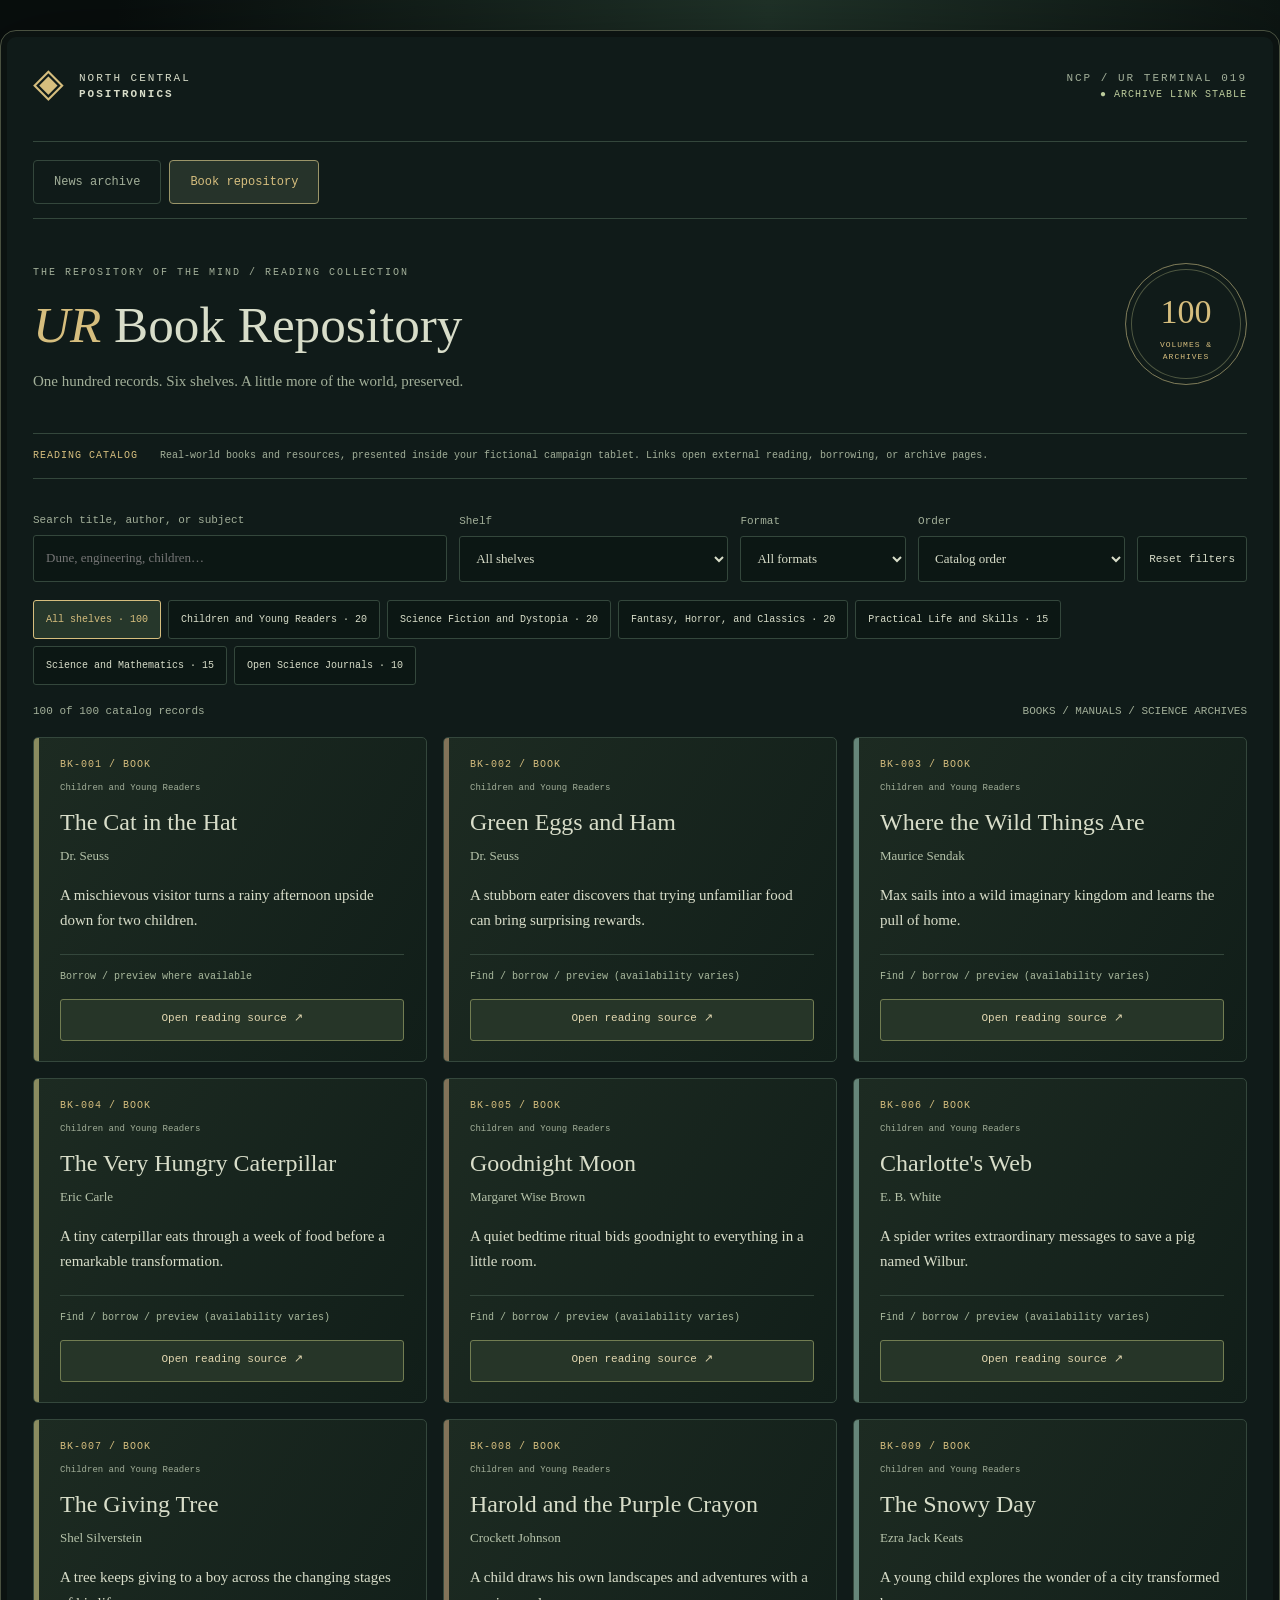
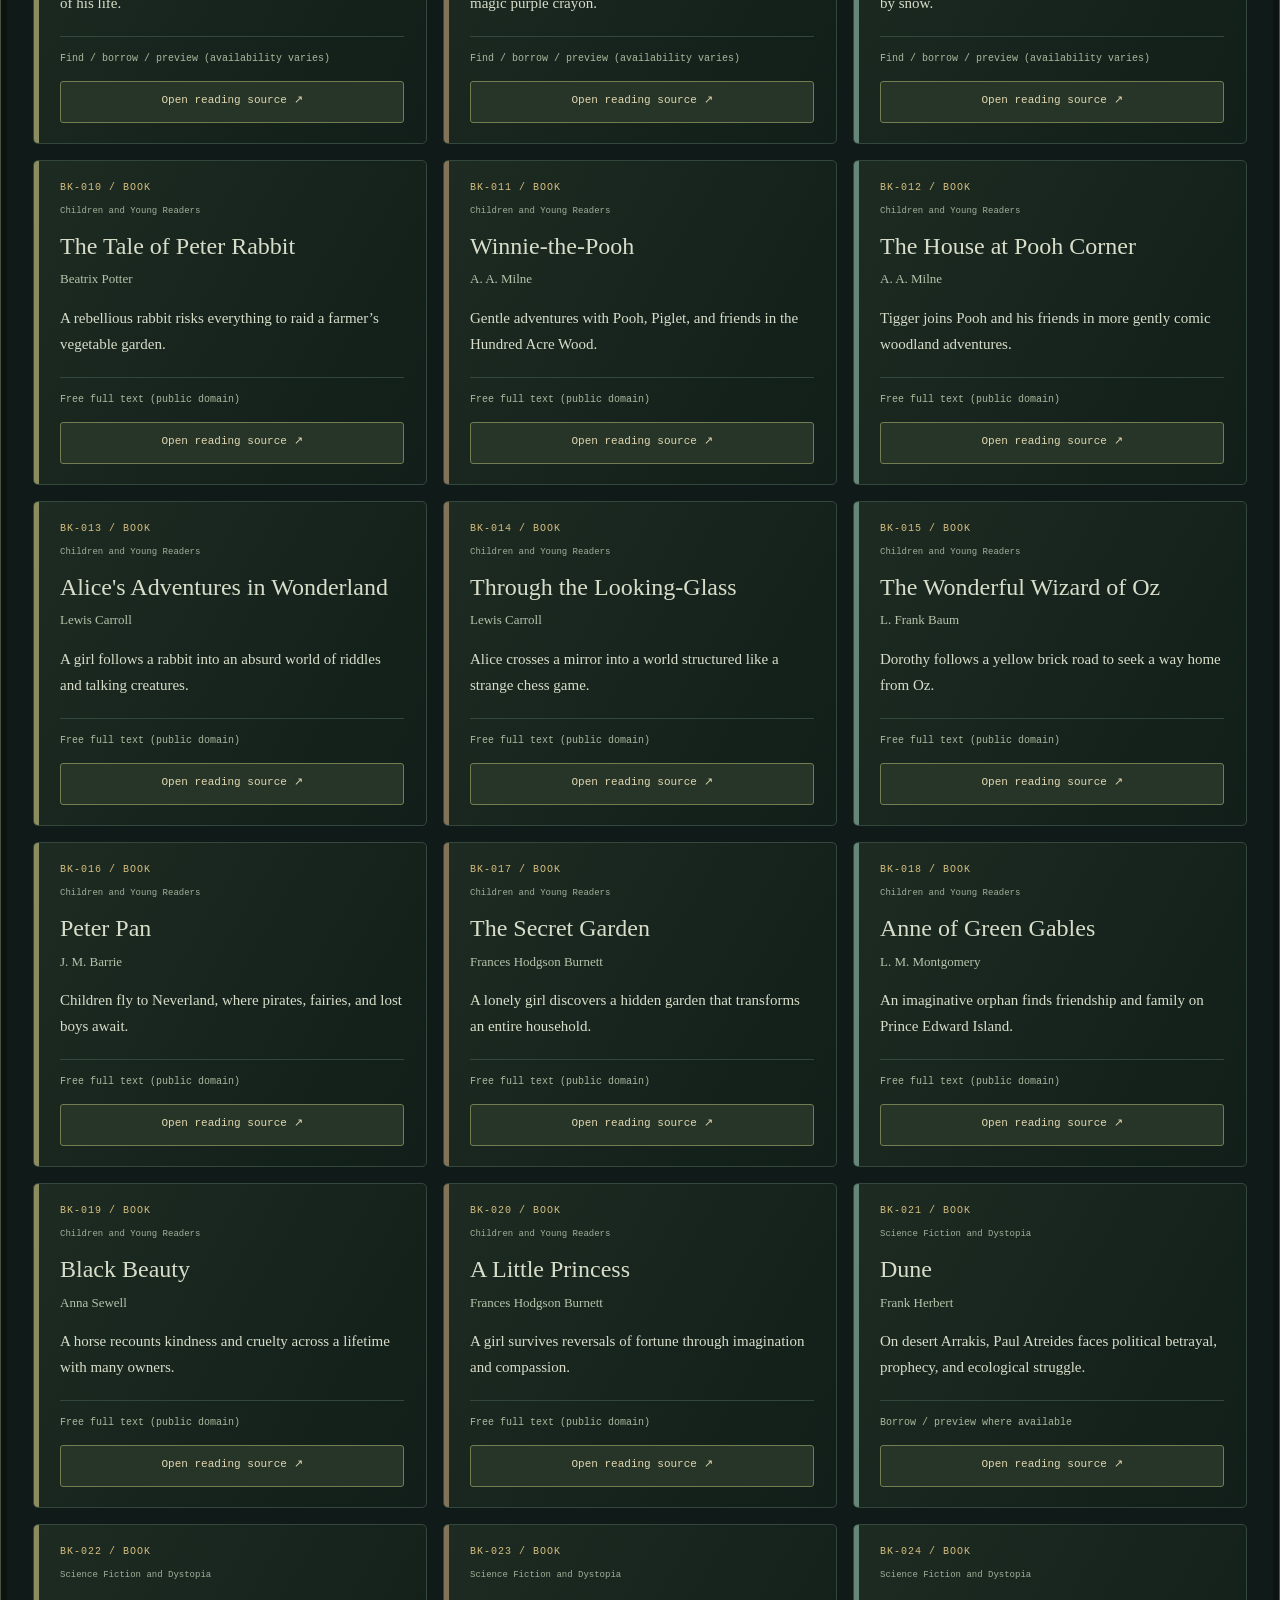
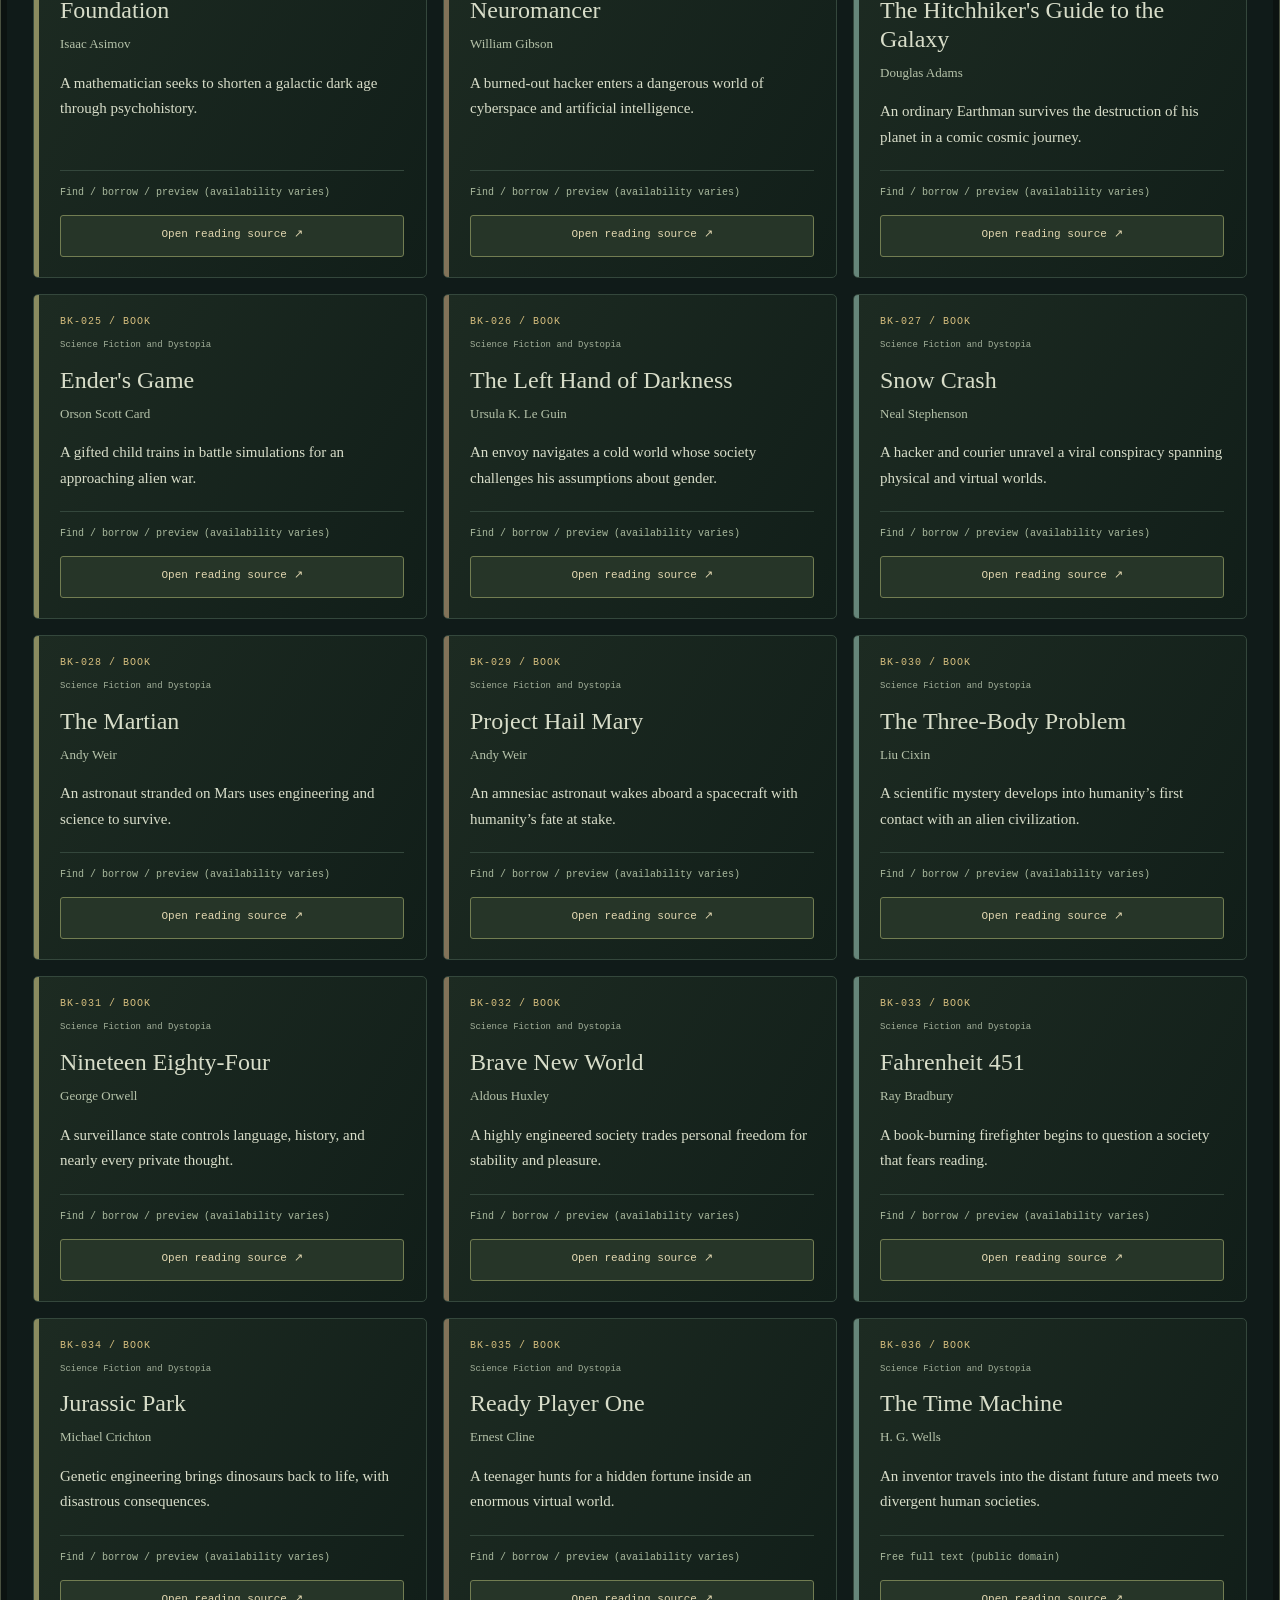
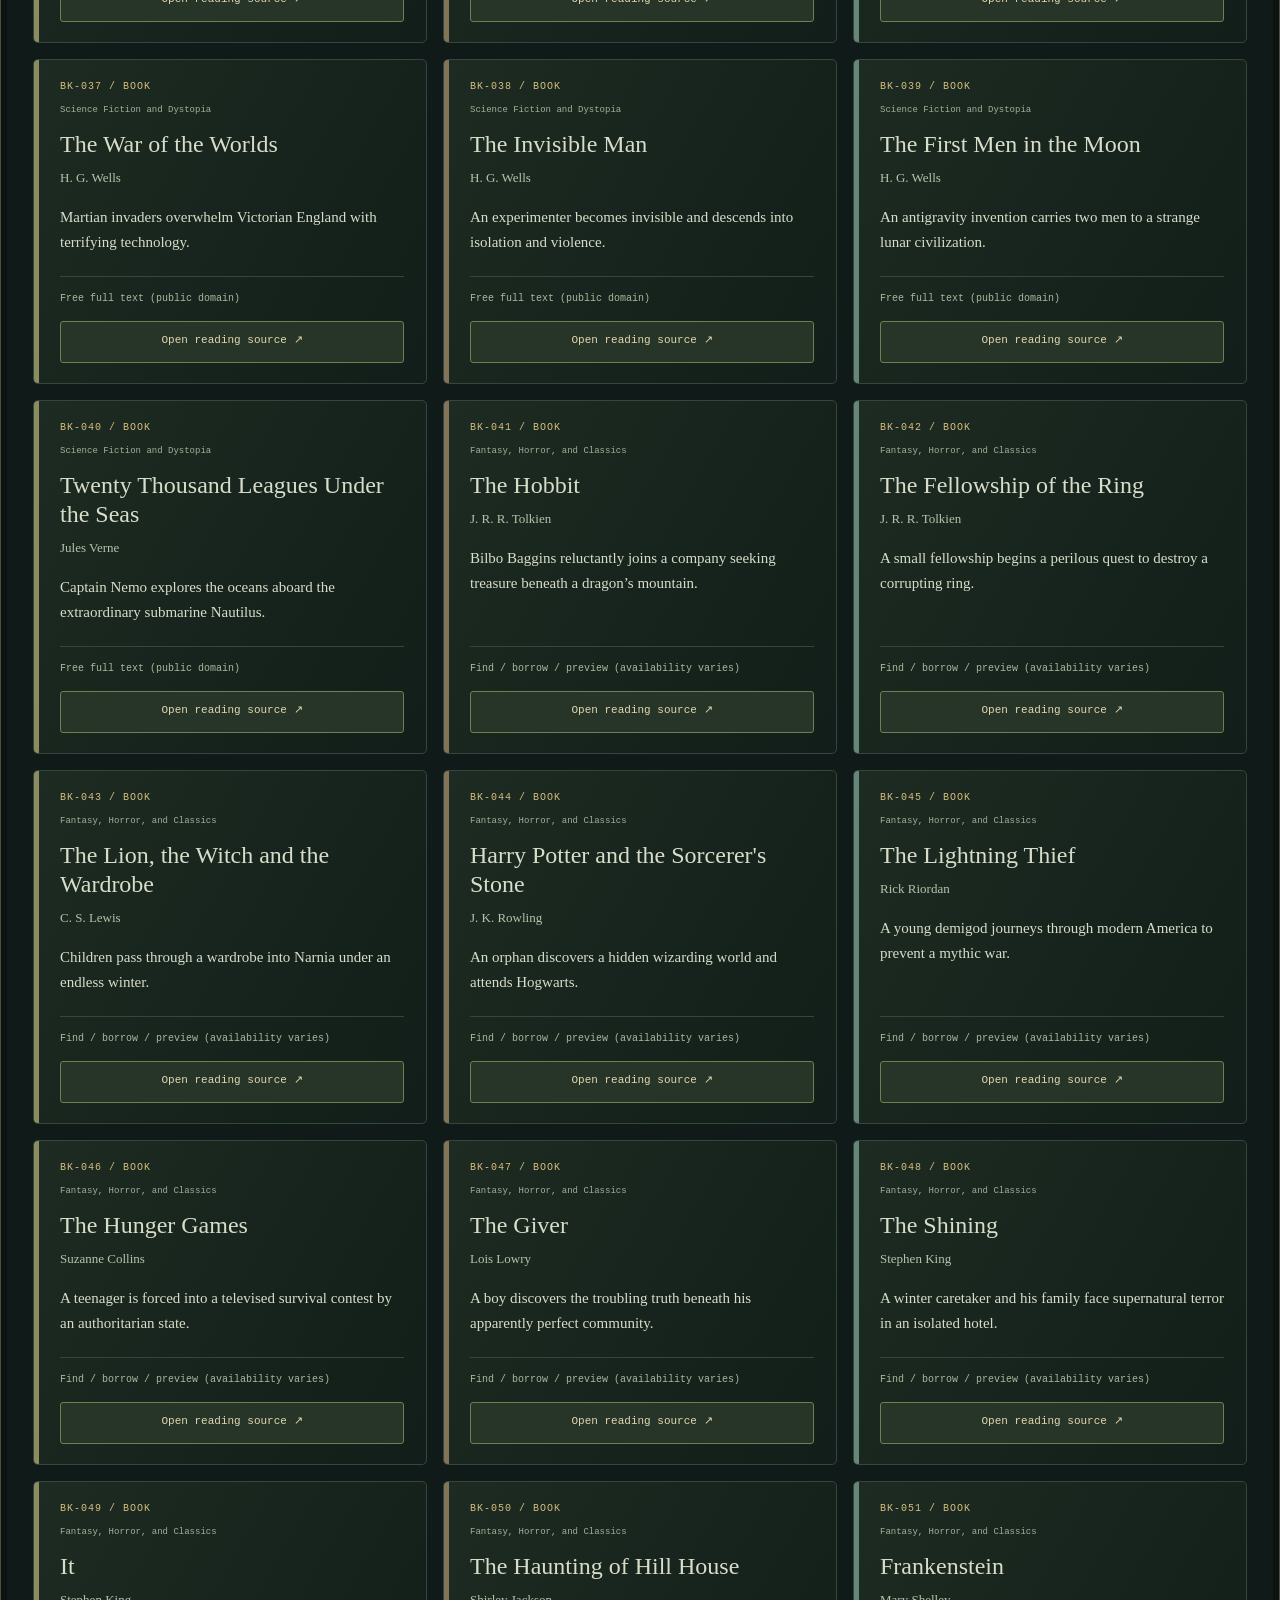
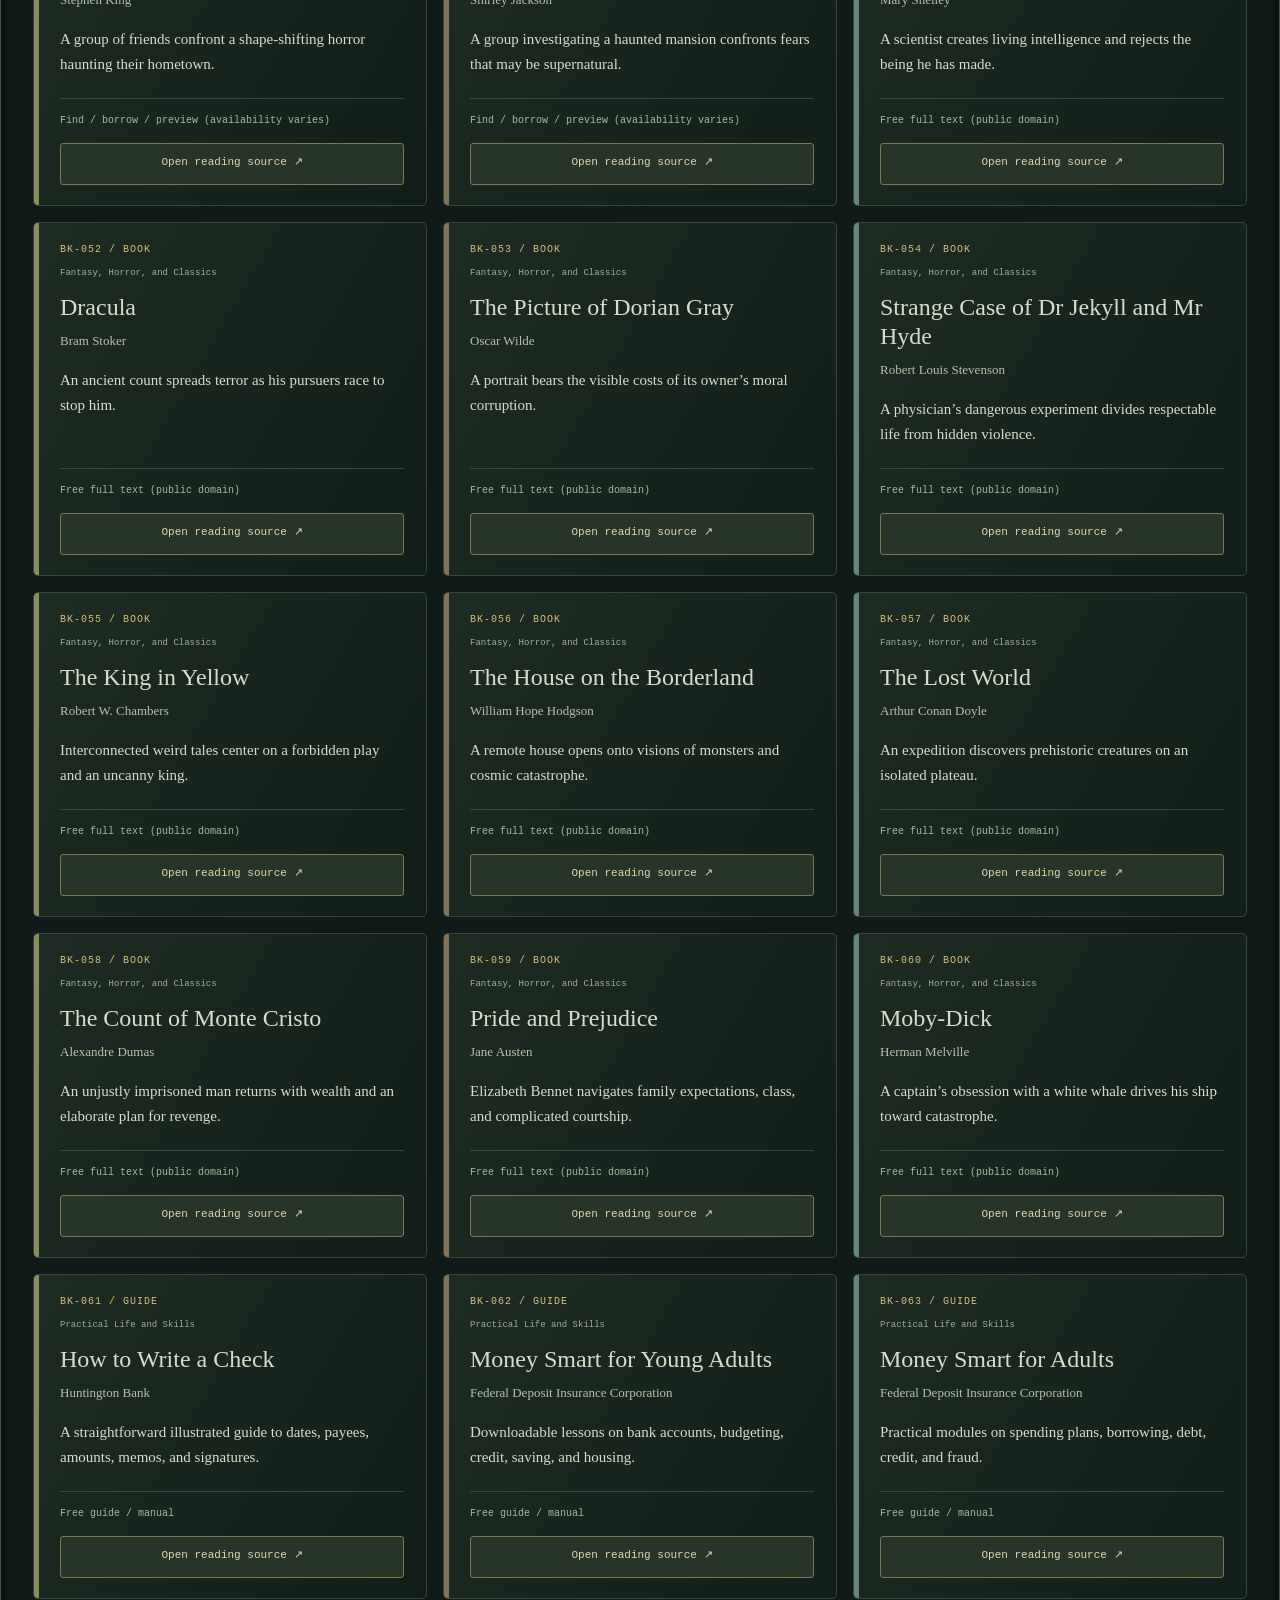
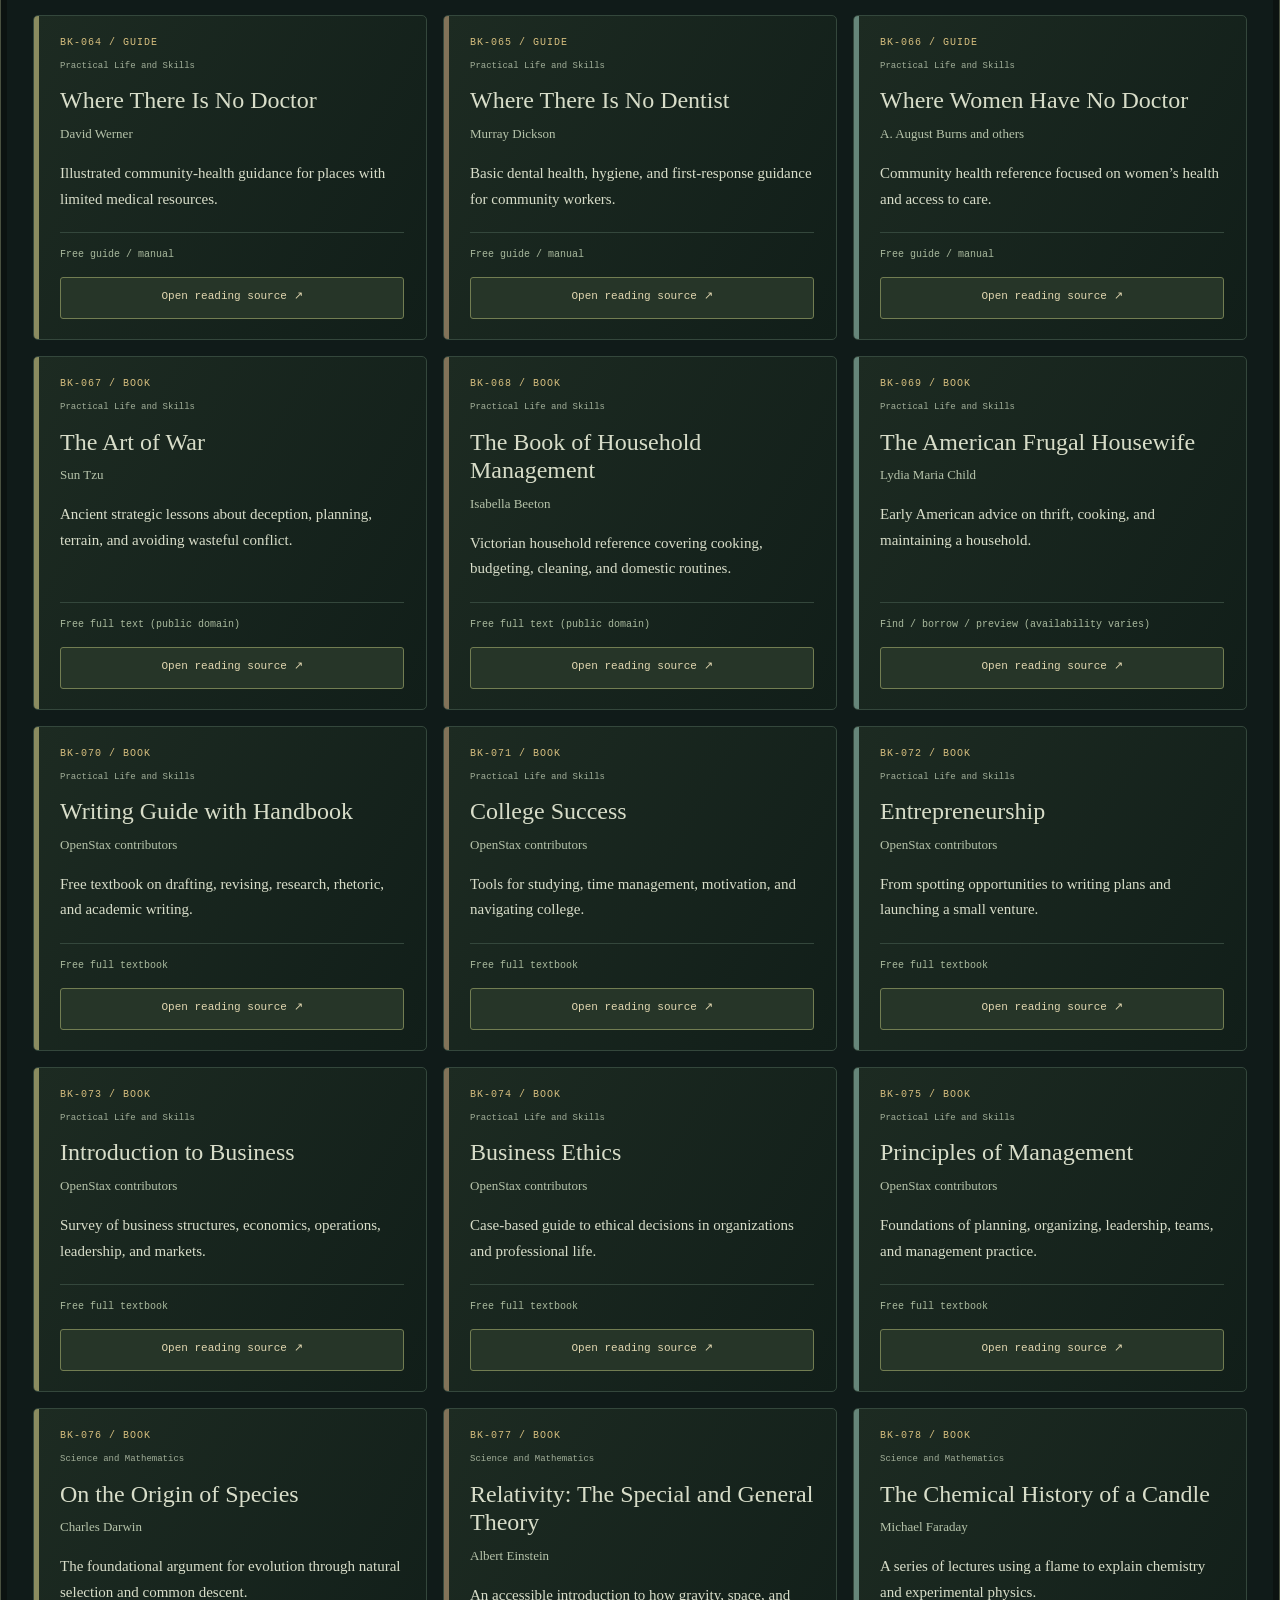
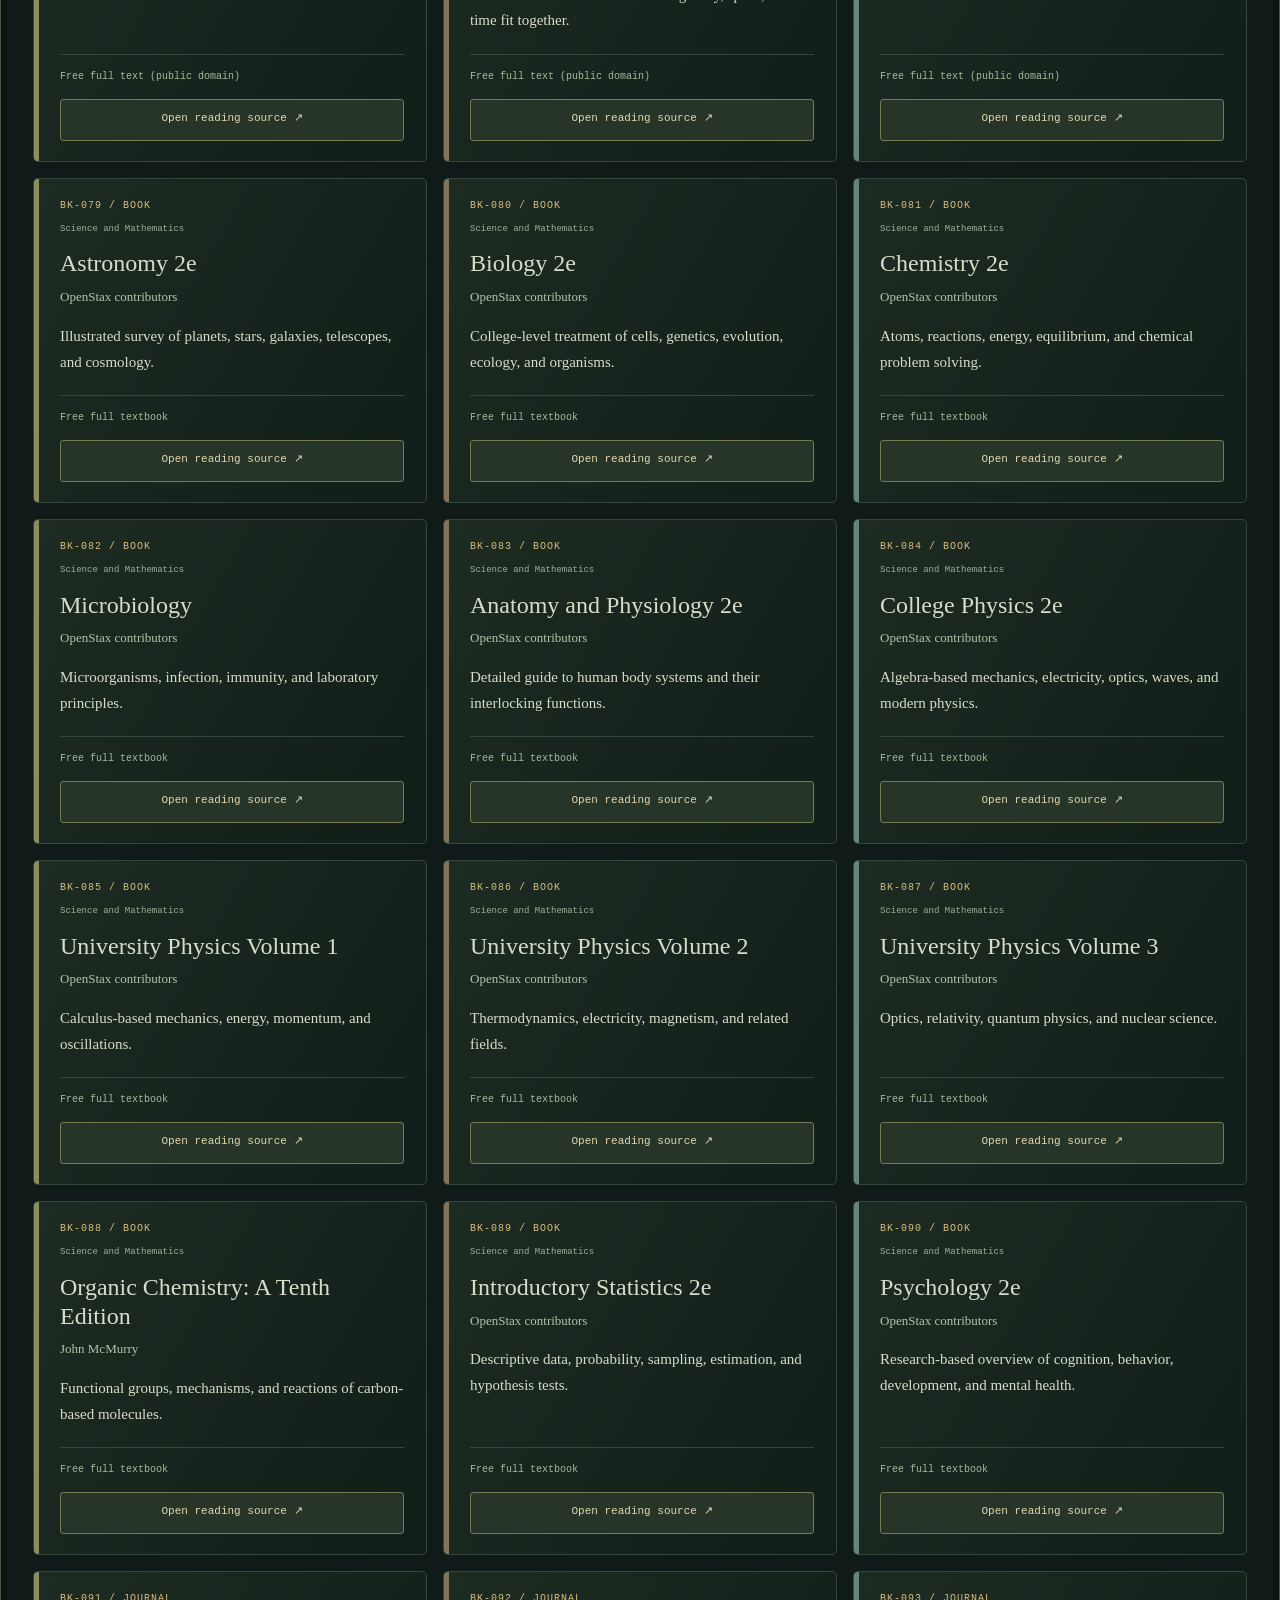
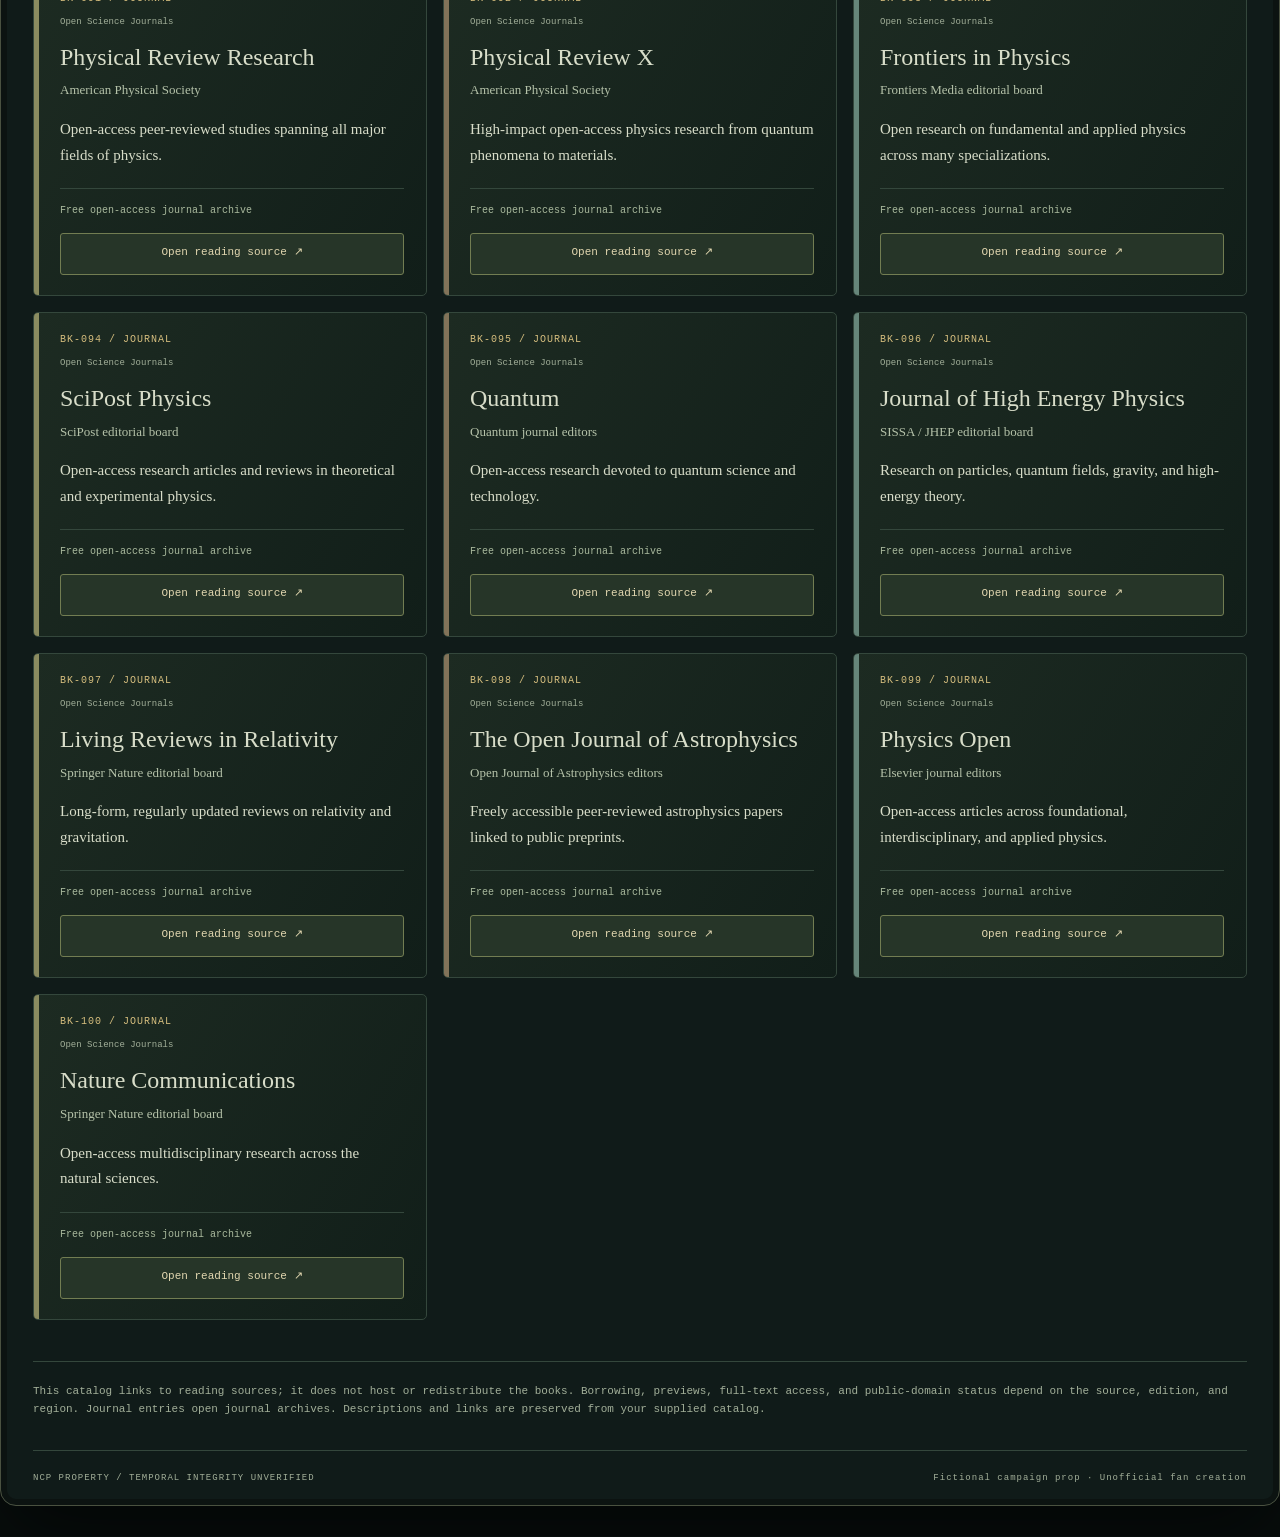
==== commit 52000e59: "Combine news archive and book repository in one UR terminal" ====
--- a/books.html
+++ b/books.html
@@ -1,4 +1,4 @@
-<!doctype html><html lang="en"><head><meta charset="utf-8"><meta name="viewport" content="width=device-width,initial-scale=1"><meta name="theme-color" content="#101b19"><meta name="description" content="A 100-record reading catalog in the UR campaign archive, linking to books, guides, textbooks and journals."><title>UR Book Repository | North Central Positronics</title><style>*{box-sizing:border-box} :root{color-scheme:dark;--bg:#101b19;--panel:#15221f;--line:#34473c;--ink:#d8ddc9;--muted:#a2af99;--gold:#d6be7e}body{margin:0;background:#080e0d;color:var(--ink);font:15px/1.6 Georgia,serif;background-image:radial-gradient(ellipse at 60% 0,#203329 0,transparent 60%)}button,input,select{font:inherit}button,a,input,select{-webkit-tap-highlight-color:transparent}button{cursor:pointer}button:disabled{opacity:.35;cursor:default}button,input,select{border:1px solid var(--line);border-radius:3px;background:#0c1714;color:var(--ink);padding:11px}input,select{width:100%;min-width:0}input:focus,select:focus,button:focus-visible,a:focus-visible{outline:2px solid var(--gold);outline-offset:3px}button:hover:not(:disabled){border-color:var(--gold);color:var(--gold)}.tablet{max-width:1440px;margin:30px auto;border:1px solid #4a5140;border-radius:16px;background:var(--bg);box-shadow:0 30px 90px #0009,inset 0 0 0 6px #0c1311;overflow:hidden}header{display:flex;justify-content:space-between;align-items:center;margin:0 32px;padding:25px 0;border-bottom:1px solid var(--line);font:11px/1.5 Consolas,monospace;letter-spacing:2px}.brand{display:flex;align-items:center;gap:13px}.sigil{color:var(--gold);font-size:40px}.hardware{text-align:right;color:var(--muted)}.signal{color:#bbcb9b;font-size:10px;letter-spacing:1px}main{padding:0 32px}.intro{display:flex;justify-content:space-between;gap:20px;align-items:center;padding:36px 0 25px}.eyebrow,.section-label,label,.small,.fiction,footer,.text-button,.record-meta,.article-meta,.reader-controls,.kicker{font-family:Consolas,monospace}.eyebrow{font-size:10px;letter-spacing:2px;color:var(--muted)}h1{font-weight:normal;font-size:clamp(30px,4vw,51px);line-height:1.14;margin:15px 0}h1>span{color:var(--gold);font-style:italic} .sub{color:var(--muted);margin:0}.seal{border:1px solid #7c7957;border-radius:50%;width:122px;height:122px;flex-shrink:0;display:flex;flex-direction:column;align-items:center;justify-content:center;color:var(--gold);font-size:34px;box-shadow:inset 0 0 0 5px var(--bg),inset 0 0 0 6px #4d5640}.seal small{font:8px/1.5 Consolas,monospace;text-align:center;letter-spacing:1px}.fiction{font-size:10px;letter-spacing:1px;color:var(--gold);padding:14px 0;border-top:1px solid var(--line);border-bottom:1px solid var(--line)}.fiction span{letter-spacing:0;color:var(--muted);margin-left:15px}.workspace{display:grid;grid-template-columns:345px minmax(0,1fr)}aside{border-right:1px solid var(--line);padding:23px 23px 30px 0}.section-label{font-size:10px;color:var(--muted);letter-spacing:1px;display:flex;justify-content:space-between;gap:10px;margin-bottom:25px}.section-label span{color:var(--gold)}label{display:block;font-size:10px;color:var(--muted);margin:8px 0 5px}.filters{display:grid;grid-template-columns:1fr 1fr;gap:10px}.filters input,.filters select{font:11px Consolas,monospace;padding:10px 5px;min-height:40px}.text-button{border:0;background:none;padding:12px 0;font-size:11px;color:var(--gold)}.small{font-size:11px;color:var(--muted)}#records{display:grid;gap:7px;max-height:650px;overflow:auto;padding:3px}.record{display:block;text-align:left;width:100%;background:transparent;padding:15px;border-color:transparent;border-bottom-color:var(--line);border-radius:0}.record[aria-current=true]{background:#23332a;border:1px solid #6f7854;box-shadow:inset 3px 0 var(--gold)}.record-meta{display:flex;justify-content:space-between;font-size:9px;color:var(--muted);gap:7px}.record-title{display:block;font-size:16px;line-height:1.35;margin-top:7px}#reader{padding:23px 0 30px 35px;min-height:700px;scroll-margin-top:15px}.kicker{color:var(--gold);font-size:11px;letter-spacing:2px}h2{font-weight:normal;font-size:clamp(25px,3vw,39px);line-height:1.22;margin:18px 0}.article-meta{font-size:10px;color:var(--muted);border-bottom:1px solid var(--line);padding-bottom:20px;letter-spacing:.6px}.body{max-width:70ch;font-size:18px;line-height:1.8;margin-top:28px}.body p{margin:0 0 20px}.body p:first-child:first-letter{font-size:2.5em;float:left;line-height:1;padding:7px 7px 0 0;color:var(--gold)}.reader-controls{display:flex;justify-content:space-between;gap:8px;margin-top:35px;padding-top:22px;border-top:1px solid var(--line);font-size:11px}.empty{padding:65px 0;color:var(--muted);max-width:50ch}footer{border-top:1px solid var(--line);margin:0 32px;padding:20px 0;display:flex;justify-content:space-between;gap:15px;color:var(--muted);font-size:9px;letter-spacing:1px}.skip{position:absolute;left:10px;top:-100px;background:var(--gold);color:#111;padding:10px;z-index:2}.skip:focus{top:10px}
+<!doctype html><html lang="en"><head><script>location.replace("./"+(location.hash||"#books"));</script><meta charset="utf-8"><meta name="viewport" content="width=device-width,initial-scale=1"><meta name="theme-color" content="#101b19"><meta name="description" content="A 100-record reading catalog in the UR campaign archive, linking to books, guides, textbooks and journals."><title>UR Book Repository | North Central Positronics</title><style>*{box-sizing:border-box} :root{color-scheme:dark;--bg:#101b19;--panel:#15221f;--line:#34473c;--ink:#d8ddc9;--muted:#a2af99;--gold:#d6be7e}body{margin:0;background:#080e0d;color:var(--ink);font:15px/1.6 Georgia,serif;background-image:radial-gradient(ellipse at 60% 0,#203329 0,transparent 60%)}button,input,select{font:inherit}button,a,input,select{-webkit-tap-highlight-color:transparent}button{cursor:pointer}button:disabled{opacity:.35;cursor:default}button,input,select{border:1px solid var(--line);border-radius:3px;background:#0c1714;color:var(--ink);padding:11px}input,select{width:100%;min-width:0}input:focus,select:focus,button:focus-visible,a:focus-visible{outline:2px solid var(--gold);outline-offset:3px}button:hover:not(:disabled){border-color:var(--gold);color:var(--gold)}.tablet{max-width:1440px;margin:30px auto;border:1px solid #4a5140;border-radius:16px;background:var(--bg);box-shadow:0 30px 90px #0009,inset 0 0 0 6px #0c1311;overflow:hidden}header{display:flex;justify-content:space-between;align-items:center;margin:0 32px;padding:25px 0;border-bottom:1px solid var(--line);font:11px/1.5 Consolas,monospace;letter-spacing:2px}.brand{display:flex;align-items:center;gap:13px}.sigil{color:var(--gold);font-size:40px}.hardware{text-align:right;color:var(--muted)}.signal{color:#bbcb9b;font-size:10px;letter-spacing:1px}main{padding:0 32px}.intro{display:flex;justify-content:space-between;gap:20px;align-items:center;padding:36px 0 25px}.eyebrow,.section-label,label,.small,.fiction,footer,.text-button,.record-meta,.article-meta,.reader-controls,.kicker{font-family:Consolas,monospace}.eyebrow{font-size:10px;letter-spacing:2px;color:var(--muted)}h1{font-weight:normal;font-size:clamp(30px,4vw,51px);line-height:1.14;margin:15px 0}h1>span{color:var(--gold);font-style:italic} .sub{color:var(--muted);margin:0}.seal{border:1px solid #7c7957;border-radius:50%;width:122px;height:122px;flex-shrink:0;display:flex;flex-direction:column;align-items:center;justify-content:center;color:var(--gold);font-size:34px;box-shadow:inset 0 0 0 5px var(--bg),inset 0 0 0 6px #4d5640}.seal small{font:8px/1.5 Consolas,monospace;text-align:center;letter-spacing:1px}.fiction{font-size:10px;letter-spacing:1px;color:var(--gold);padding:14px 0;border-top:1px solid var(--line);border-bottom:1px solid var(--line)}.fiction span{letter-spacing:0;color:var(--muted);margin-left:15px}.workspace{display:grid;grid-template-columns:345px minmax(0,1fr)}aside{border-right:1px solid var(--line);padding:23px 23px 30px 0}.section-label{font-size:10px;color:var(--muted);letter-spacing:1px;display:flex;justify-content:space-between;gap:10px;margin-bottom:25px}.section-label span{color:var(--gold)}label{display:block;font-size:10px;color:var(--muted);margin:8px 0 5px}.filters{display:grid;grid-template-columns:1fr 1fr;gap:10px}.filters input,.filters select{font:11px Consolas,monospace;padding:10px 5px;min-height:40px}.text-button{border:0;background:none;padding:12px 0;font-size:11px;color:var(--gold)}.small{font-size:11px;color:var(--muted)}#records{display:grid;gap:7px;max-height:650px;overflow:auto;padding:3px}.record{display:block;text-align:left;width:100%;background:transparent;padding:15px;border-color:transparent;border-bottom-color:var(--line);border-radius:0}.record[aria-current=true]{background:#23332a;border:1px solid #6f7854;box-shadow:inset 3px 0 var(--gold)}.record-meta{display:flex;justify-content:space-between;font-size:9px;color:var(--muted);gap:7px}.record-title{display:block;font-size:16px;line-height:1.35;margin-top:7px}#reader{padding:23px 0 30px 35px;min-height:700px;scroll-margin-top:15px}.kicker{color:var(--gold);font-size:11px;letter-spacing:2px}h2{font-weight:normal;font-size:clamp(25px,3vw,39px);line-height:1.22;margin:18px 0}.article-meta{font-size:10px;color:var(--muted);border-bottom:1px solid var(--line);padding-bottom:20px;letter-spacing:.6px}.body{max-width:70ch;font-size:18px;line-height:1.8;margin-top:28px}.body p{margin:0 0 20px}.body p:first-child:first-letter{font-size:2.5em;float:left;line-height:1;padding:7px 7px 0 0;color:var(--gold)}.reader-controls{display:flex;justify-content:space-between;gap:8px;margin-top:35px;padding-top:22px;border-top:1px solid var(--line);font-size:11px}.empty{padding:65px 0;color:var(--muted);max-width:50ch}footer{border-top:1px solid var(--line);margin:0 32px;padding:20px 0;display:flex;justify-content:space-between;gap:15px;color:var(--muted);font-size:9px;letter-spacing:1px}.skip{position:absolute;left:10px;top:-100px;background:var(--gold);color:#111;padding:10px;z-index:2}.skip:focus{top:10px}
 @media(min-width:1500px){.tablet{margin:45px auto}}@media(max-width:800px){.tablet{margin:0;border-radius:0;border:0}header{margin:0 20px;padding:16px 0}.hardware{font-size:9px;letter-spacing:0}.signal{font-size:8px}main{padding:0 20px}.intro{padding:25px 0}.seal{display:none}.fiction span{display:block;margin:6px 0 0}.workspace{display:block}aside{border-right:0;border-bottom:1px solid var(--line);padding:20px 0}#records{max-height:260px;grid-template-columns:1fr 1fr}.record{padding:12px}.record-meta{flex-wrap:wrap}.record-title{font-size:14px}#reader{padding:25px 0;min-height:400px}.body{font-size:18px}.section-label{margin-bottom:16px}footer{margin:0 20px;flex-direction:column}.reader-controls{flex-wrap:wrap}.reader-controls button{flex:1;white-space:nowrap}}@media(max-width:360px){header{letter-spacing:0}.brand{gap:6px}#records{grid-template-columns:1fr}}@media print{body,.tablet{background:white;color:black;box-shadow:none;border:0}header,.intro,.fiction,aside,.reader-controls,footer,#notice,.section-label{display:none}.workspace{display:block}#reader{padding:0}.body,.article-meta,.kicker{color:black}}
 
 .browse-tabs{display:flex;gap:4px;border-bottom:1px solid var(--line);padding-bottom:8px}.browse-tabs button{flex:1;font:10px/1.4 Consolas,monospace;padding:10px 5px;min-height:44px}.browse-tabs [aria-selected=true]{color:var(--gold);border-color:var(--gold);background:#26382b}#browse-panel .small{margin:10px 0}.group-list{display:grid;gap:5px;max-height:185px;overflow:auto;padding:3px;margin-bottom:15px}.group-button{text-align:left;font:10px/1.5 Consolas,monospace;padding:10px;min-height:40px;overflow-wrap:anywhere}.group-button[aria-pressed=true]{border-color:var(--gold);color:var(--gold);background:#23332a}@media(max-width:800px){.group-list{max-height:160px;grid-template-columns:1fr 1fr}}@media(max-width:360px){.group-list{grid-template-columns:1fr}}
